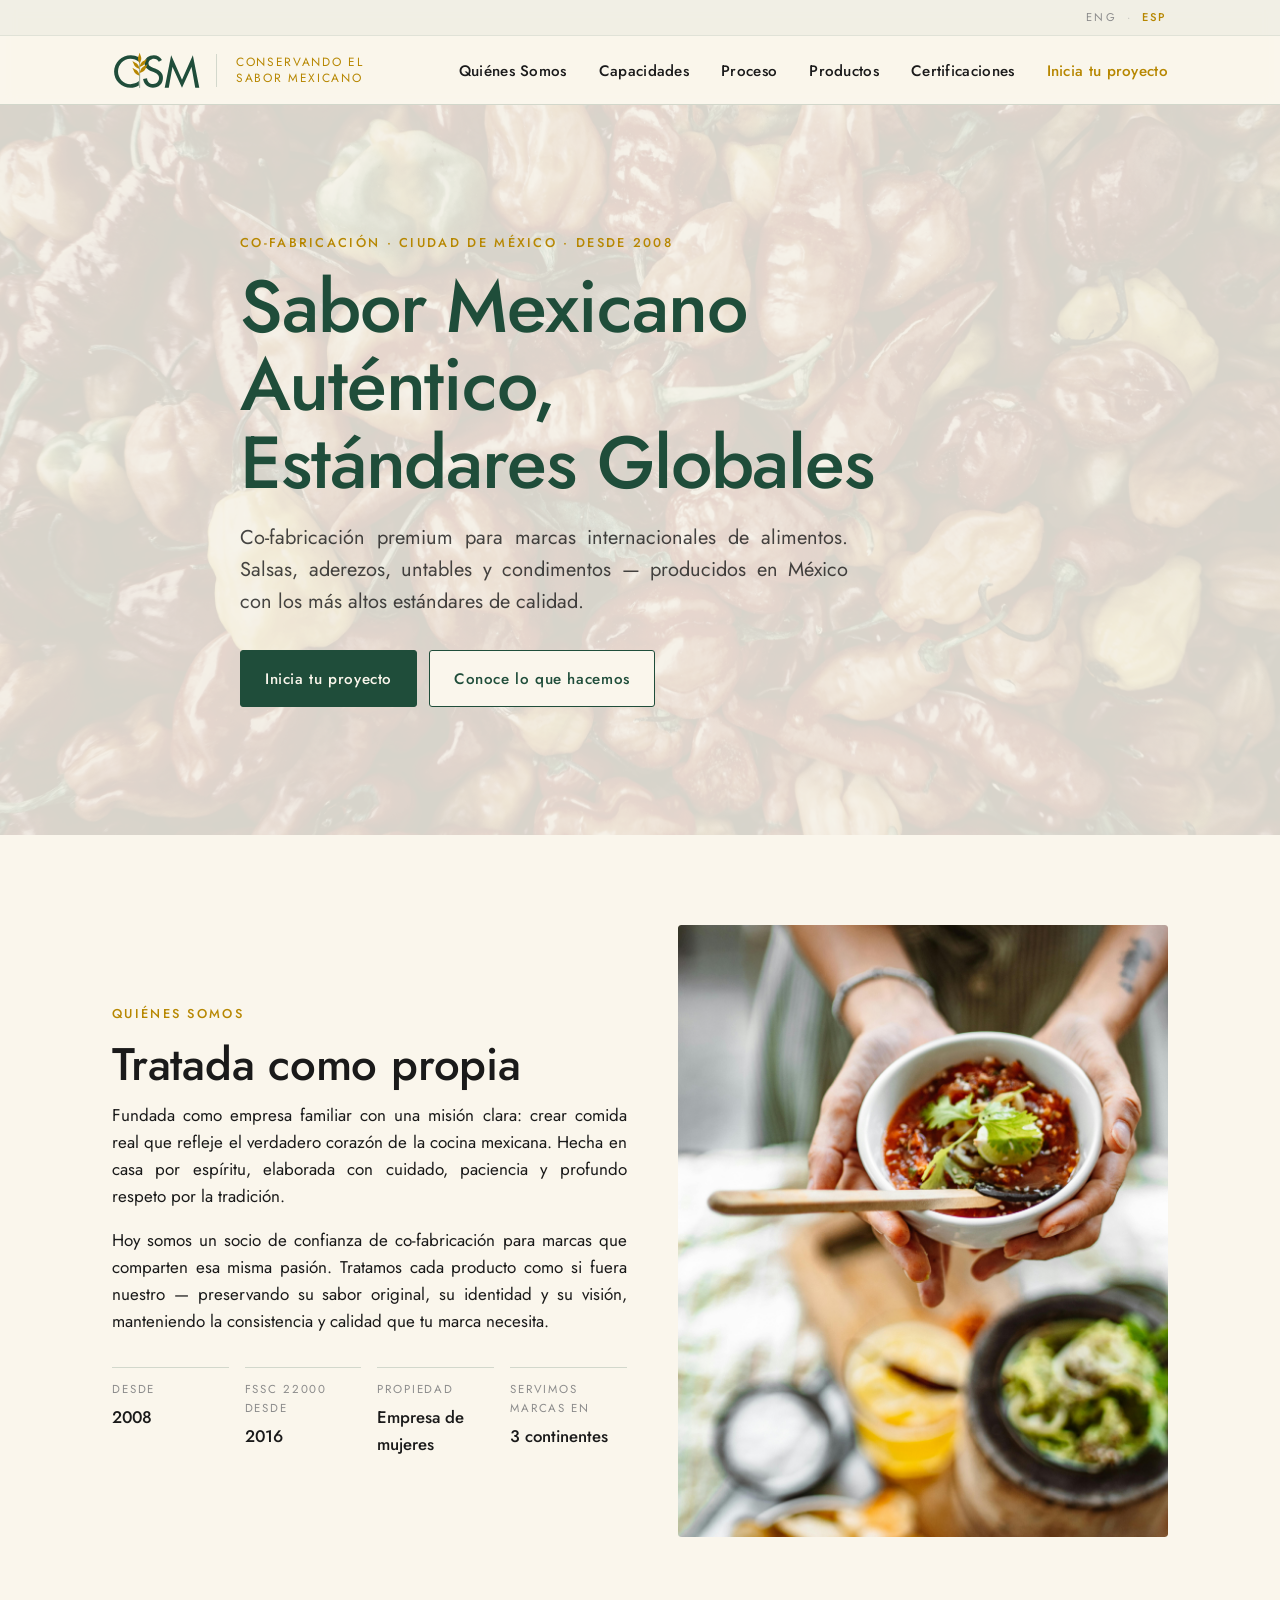
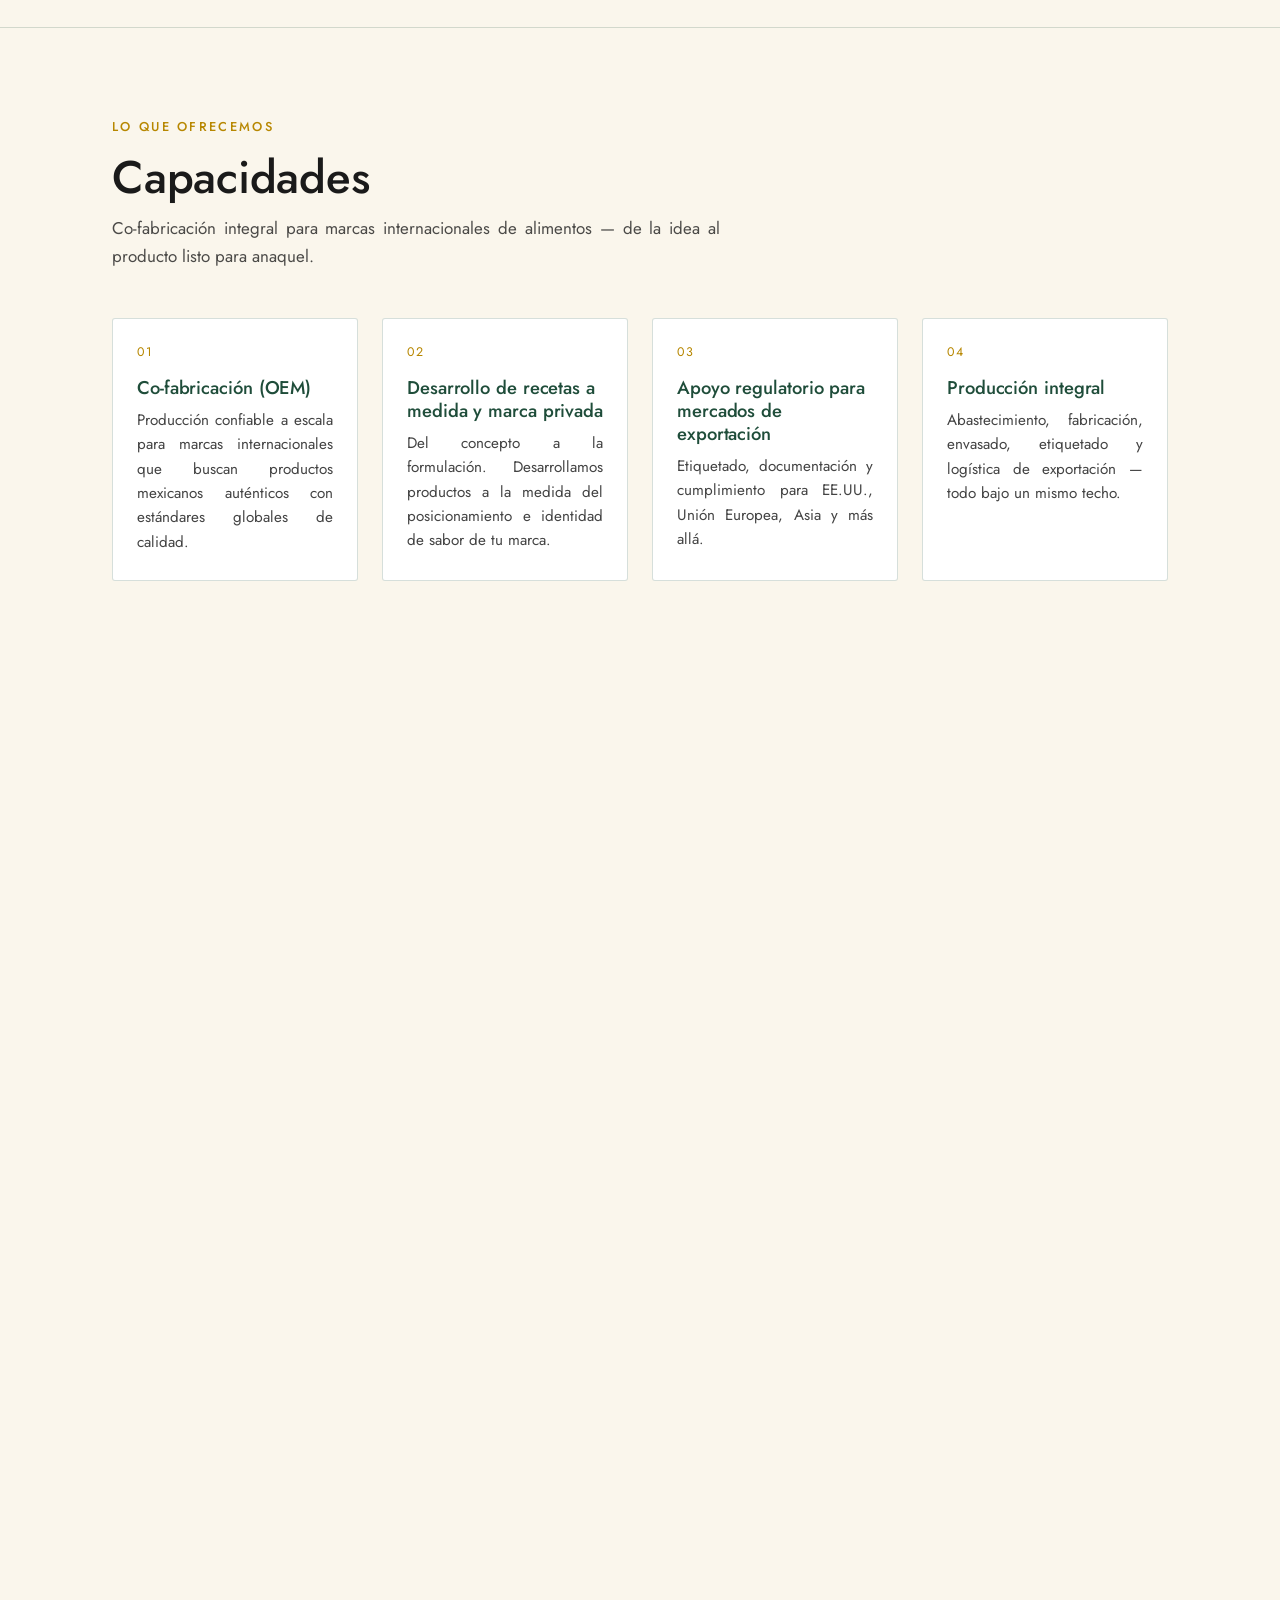
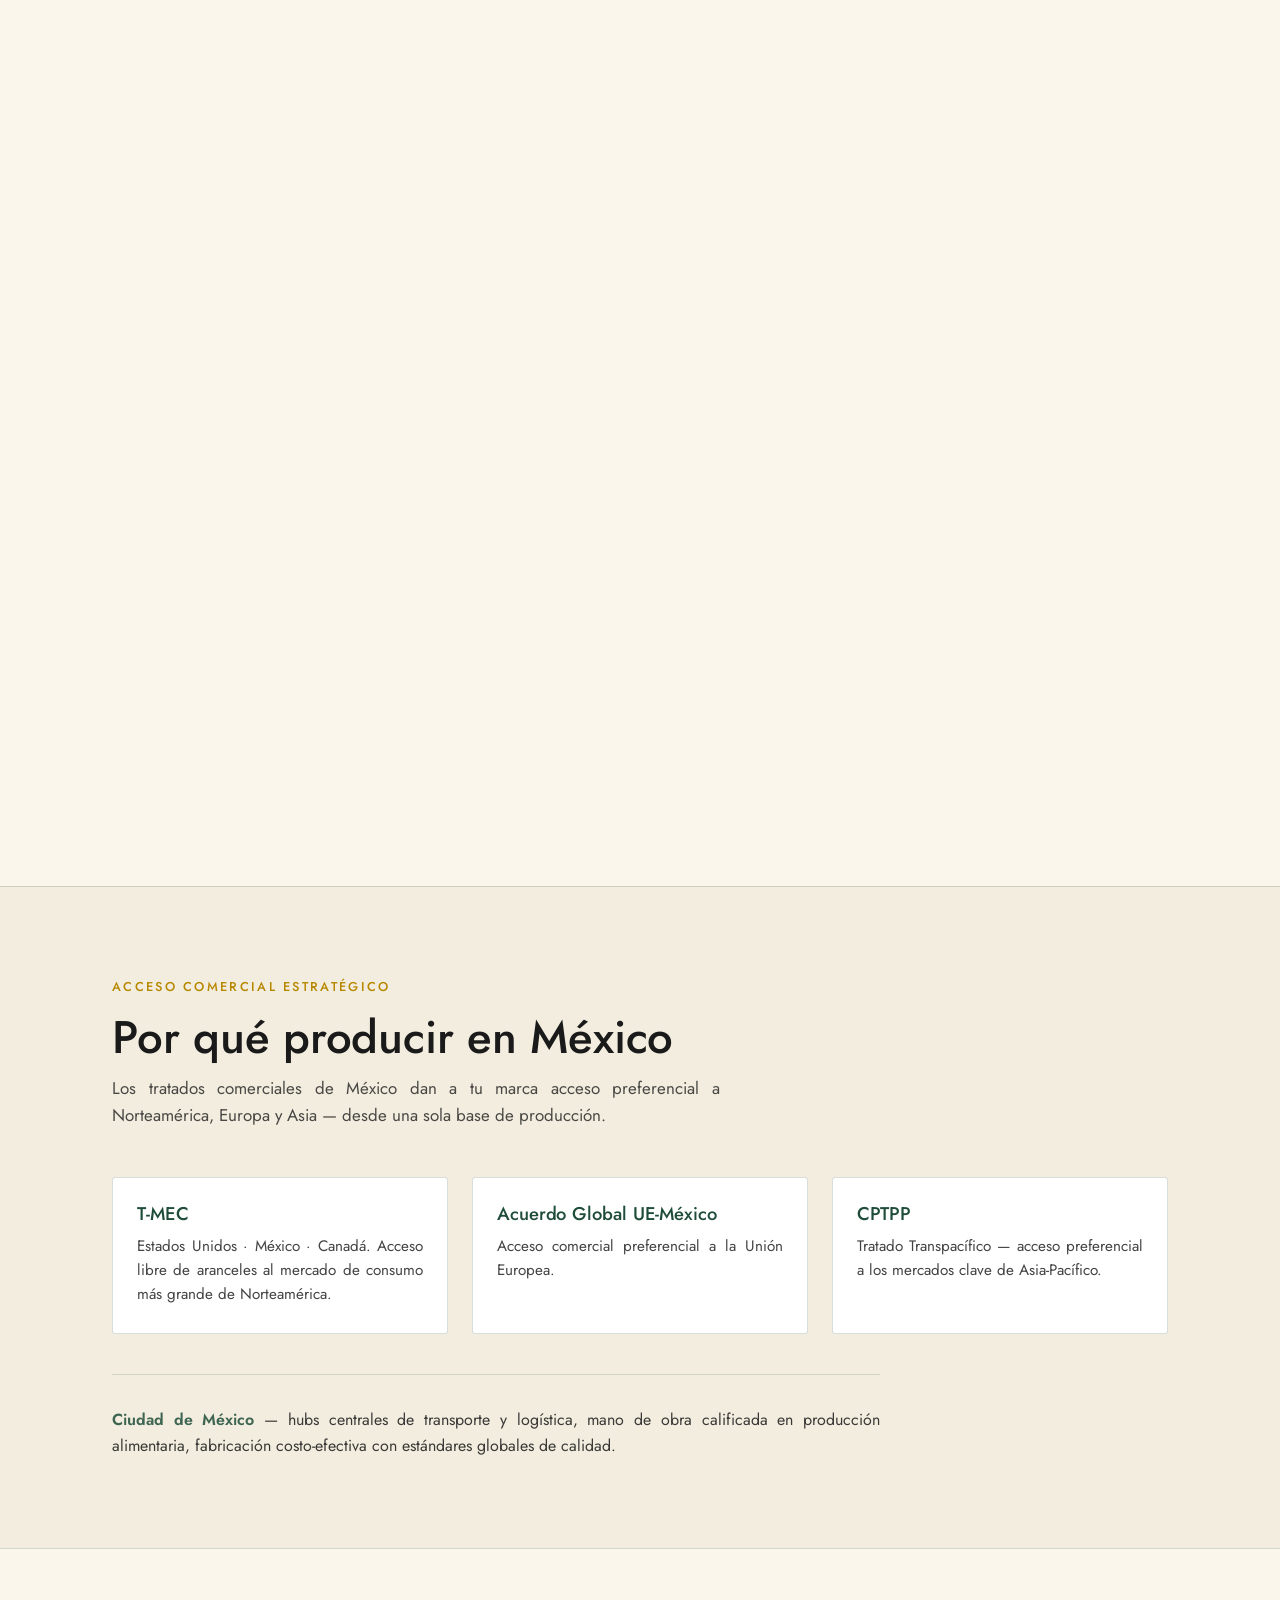
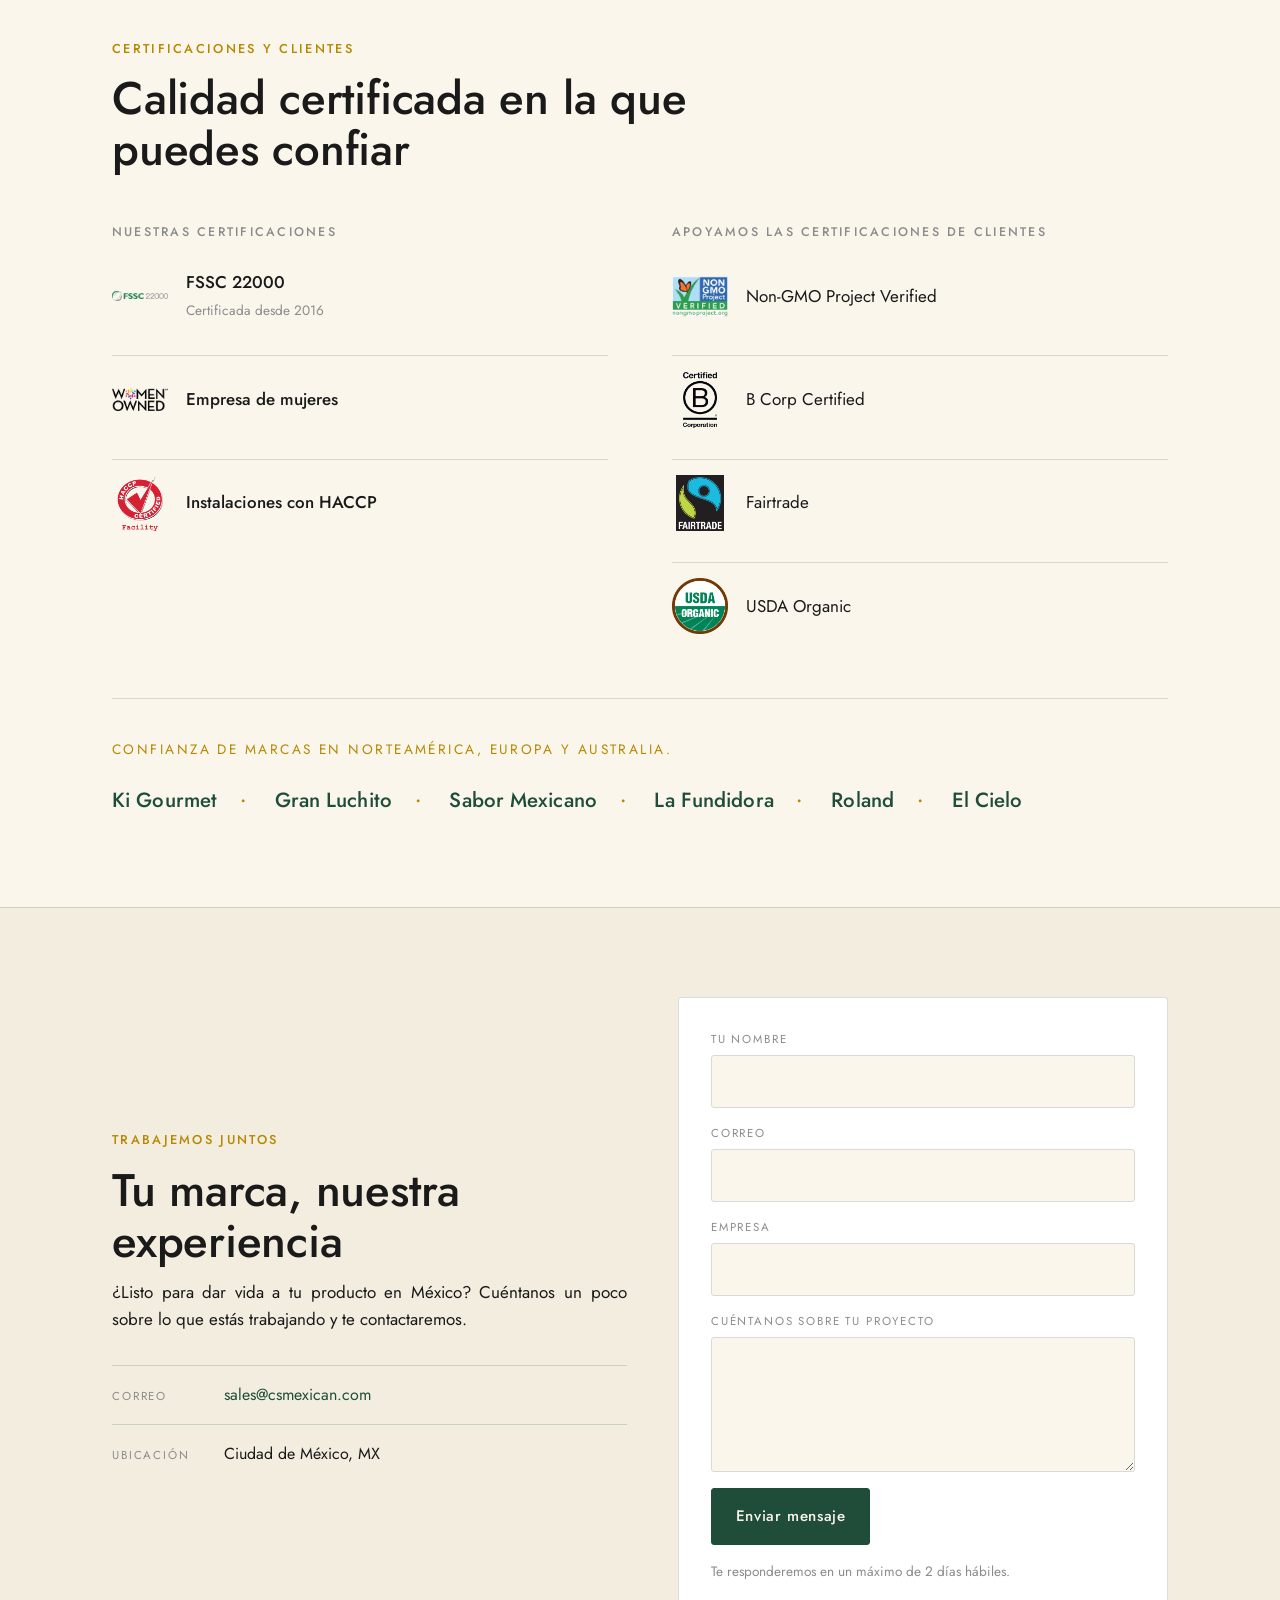
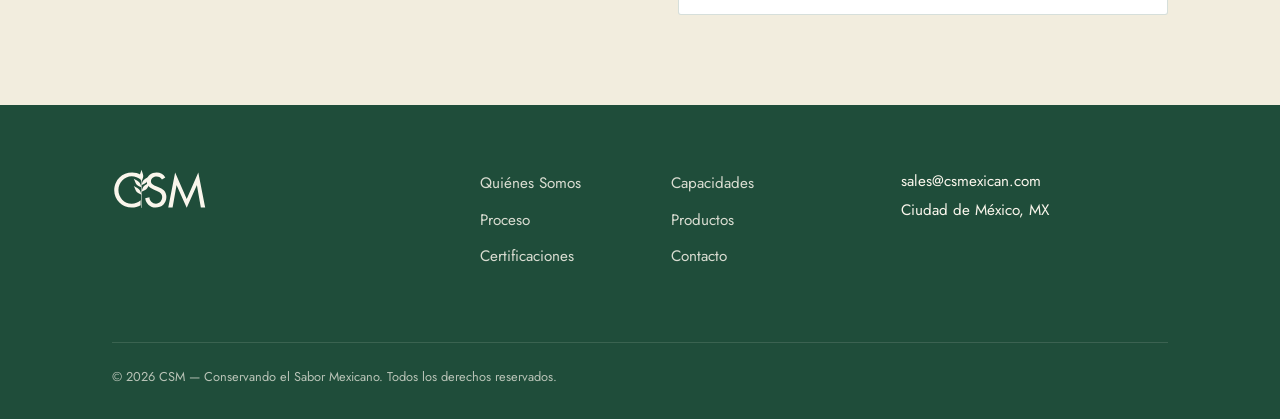
==== es/index.html @ 0d5e7d18 "Add bilingual support — Spanish version at /es/ with ENG/ESP toggle, hreflang alternates, updated si" ====
<!doctype html>
<html lang="es">
<head>
  <meta charset="utf-8">
  <meta name="viewport" content="width=device-width, initial-scale=1">
  <meta name="theme-color" content="#1F4D3A">
  <meta name="robots" content="index, follow, max-image-preview:large">

  <title>CSM — Co-Fabricación Mexicana Auténtica para Marcas Globales</title>
  <meta name="description" content="CSM es una co-fabricante familiar en la Ciudad de México, especializada en salsas, aderezos y condimentos mexicanos premium para marcas internacionales. Certificación FSSC 22000 desde 2016. Empresa de mujeres. Servimos marcas en 3 continentes.">
  <meta name="keywords" content="co-fabricación mexicana, fabricante salsas premium, maquila salsas México, OEM alimentos, FSSC 22000, T-MEC, exportación, salsas mexicanas, co-packer">
  <meta name="author" content="CSM — Conservando el Sabor Mexicano">

  <!-- Canonical — versión española -->
  <link rel="canonical" href="https://csmexican.com/es/">

  <!-- Language alternates -->
  <link rel="alternate" hreflang="en" href="https://csmexican.com/">
  <link rel="alternate" hreflang="es" href="https://csmexican.com/es/">
  <link rel="alternate" hreflang="x-default" href="https://csmexican.com/">

  <!-- Open Graph -->
  <meta property="og:type" content="website">
  <meta property="og:site_name" content="CSM — Conservando el Sabor Mexicano">
  <meta property="og:title" content="CSM — Co-Fabricación Mexicana Auténtica para Marcas Globales">
  <meta property="og:description" content="Co-fabricación premium para marcas internacionales. Salsas, aderezos, untables y condimentos — producidos en México con estándares globales. FSSC 22000 desde 2016.">
  <meta property="og:url" content="https://csmexican.com/es/">
  <meta property="og:locale" content="es_MX">
  <meta property="og:locale:alternate" content="en_US">
  <meta property="og:image" content="https://csmexican.com/images/og-image.png">
  <meta property="og:image:width" content="1200">
  <meta property="og:image:height" content="630">
  <meta property="og:image:alt" content="CSM — Conservando el Sabor Mexicano">

  <!-- Twitter Card -->
  <meta name="twitter:card" content="summary_large_image">
  <meta name="twitter:title" content="CSM — Co-Fabricación Mexicana Auténtica para Marcas Globales">
  <meta name="twitter:description" content="Co-fabricación premium para marcas internacionales. FSSC 22000 desde 2016.">
  <meta name="twitter:image" content="https://csmexican.com/images/og-image.png">

  <!-- Favicons -->
  <link rel="icon" type="image/svg+xml" href="../images/logo/csm-symbol-cream.svg">
  <link rel="apple-touch-icon" href="../images/logo/apple-touch-icon.png">

  <!-- Preconnect for Google Fonts -->
  <link rel="preconnect" href="https://fonts.googleapis.com">
  <link rel="preconnect" href="https://fonts.gstatic.com" crossorigin>

  <link rel="stylesheet" href="../css/style.css">

  <!-- Structured data — Organization -->
  <script type="application/ld+json">
  {
    "@context": "https://schema.org",
    "@type": "Organization",
    "name": "CSM — Conservando el Sabor Mexicano",
    "alternateName": "CSM",
    "url": "https://csmexican.com/",
    "logo": "https://csmexican.com/images/logo/csm-primary.svg",
    "image": "https://csmexican.com/images/og-image.png",
    "description": "Co-fabricante mexicana premium de salsas, aderezos, untables y condimentos para marcas internacionales. Certificación FSSC 22000. Empresa de mujeres. Basada en Ciudad de México desde 2008.",
    "foundingDate": "2008",
    "areaServed": ["MX", "US", "CA", "EU", "AU", "JP"],
    "address": {
      "@type": "PostalAddress",
      "addressLocality": "Ciudad de México",
      "addressCountry": "MX"
    },
    "contactPoint": {
      "@type": "ContactPoint",
      "contactType": "sales",
      "email": "sales@csmexican.com",
      "availableLanguage": ["es", "en"]
    }
  }
  </script>
</head>
<body>

  <!-- =================================================================
       HEADER
       ================================================================= -->
  <header class="site-header" id="top">
    <!-- Language toggle bar -->
    <div class="lang-bar">
      <div class="container">
        <nav class="lang-switch" aria-label="Idioma">
          <a href="/" class="lang-link">ENG</a>
          <span class="lang-sep" aria-hidden="true">·</span>
          <a href="/es/" class="lang-link is-active" aria-current="true">ESP</a>
        </nav>
      </div>
    </div>

    <div class="container header-inner">
      <a class="logo" href="#top" aria-label="CSM — Conservando el Sabor Mexicano">
        <img src="../images/logo/csm-compacto.svg" alt="CSM">
        <span class="logo-tagline" aria-hidden="true">Conservando el Sabor Mexicano</span>
      </a>

      <nav class="site-nav" aria-label="Principal">
        <button class="nav-toggle" aria-expanded="false" aria-controls="primary-nav" aria-label="Abrir menú">
          <span></span><span></span><span></span>
        </button>
        <ul class="nav-list" id="primary-nav">
          <li><a href="#about">Quiénes Somos</a></li>
          <li><a href="#capabilities">Capacidades</a></li>
          <li><a href="#process">Proceso</a></li>
          <li><a href="#products">Productos</a></li>
          <li><a href="#trust">Certificaciones</a></li>
          <li><a class="nav-cta" href="#contact">Inicia tu proyecto</a></li>
        </ul>
      </nav>
    </div>
  </header>

  <!-- =================================================================
       HERO
       ================================================================= -->
  <section class="hero" id="hero">
    <div class="hero-bg has-photo" role="presentation">
      <img class="hero-photo" src="../images/sections/hero/timothy-l-brock-WJ5mej6mWi4-unsplash.jpg" alt="" fetchpriority="high">
    </div>
    <div class="container hero-inner">
      <p class="eyebrow">Co-Fabricación · Ciudad de México · Desde 2008</p>
      <h1 class="hero-title">
        Sabor Mexicano Auténtico,<br>
        Estándares Globales
      </h1>
      <p class="hero-sub">
        Co-fabricación premium para marcas internacionales de alimentos.
        Salsas, aderezos, untables y condimentos — producidos en México
        con los más altos estándares de calidad.
      </p>
      <div class="hero-actions">
        <a class="btn btn-primary" href="#contact">Inicia tu proyecto</a>
        <a class="btn btn-ghost" href="#capabilities">Conoce lo que hacemos</a>
      </div>
    </div>
  </section>

  <!-- =================================================================
       ABOUT / QUIÉNES SOMOS
       ================================================================= -->
  <section class="section section-about" id="about" aria-labelledby="about-title">
    <div class="container two-col">
      <div class="col text">
        <p class="eyebrow">Quiénes somos</p>
        <h2 class="section-title" id="about-title">Tratada como propia</h2>
        <p>
          Fundada como empresa familiar con una misión clara: crear comida
          real que refleje el verdadero corazón de la cocina mexicana.
          Hecha en casa por espíritu, elaborada con cuidado, paciencia y
          profundo respeto por la tradición.
        </p>
        <p>
          Hoy somos un socio de confianza de co-fabricación para marcas que
          comparten esa misma pasión. Tratamos cada producto como si fuera
          nuestro — preservando su sabor original, su identidad y su visión,
          manteniendo la consistencia y calidad que tu marca necesita.
        </p>

        <dl class="stats">
          <div><dt>Desde</dt><dd>2008</dd></div>
          <div><dt>FSSC 22000 desde</dt><dd>2016</dd></div>
          <div><dt>Propiedad</dt><dd>Empresa de mujeres</dd></div>
          <div><dt>Servimos marcas en</dt><dd>3 continentes</dd></div>
        </dl>
      </div>
      <div class="col image">
        <div class="image-frame has-photo">
          <img class="frame-photo" src="../images/sections/about/pexels-roman-odintsov-4958900.jpg" alt="" loading="lazy">
        </div>
      </div>
    </div>
  </section>

  <!-- =================================================================
       CAPACIDADES
       ================================================================= -->
  <section class="section section-capabilities" id="capabilities" aria-labelledby="capabilities-title">
    <div class="container">
      <header class="section-header">
        <p class="eyebrow">Lo que ofrecemos</p>
        <h2 class="section-title" id="capabilities-title">Capacidades</h2>
        <p class="section-intro">
          Co-fabricación integral para marcas internacionales de alimentos —
          de la idea al producto listo para anaquel.
        </p>
      </header>

      <ul class="cards-4">
        <li class="card">
          <span class="card-num">01</span>
          <h3>Co-fabricación (OEM)</h3>
          <p>Producción confiable a escala para marcas internacionales que buscan productos mexicanos auténticos con estándares globales de calidad.</p>
        </li>
        <li class="card">
          <span class="card-num">02</span>
          <h3>Desarrollo de recetas a medida y marca privada</h3>
          <p>Del concepto a la formulación. Desarrollamos productos a la medida del posicionamiento e identidad de sabor de tu marca.</p>
        </li>
        <li class="card">
          <span class="card-num">03</span>
          <h3>Apoyo regulatorio para mercados de exportación</h3>
          <p>Etiquetado, documentación y cumplimiento para EE.UU., Unión Europea, Asia y más allá.</p>
        </li>
        <li class="card">
          <span class="card-num">04</span>
          <h3>Producción integral</h3>
          <p>Abastecimiento, fabricación, envasado, etiquetado y logística de exportación — todo bajo un mismo techo.</p>
        </li>
      </ul>
    </div>
  </section>

  <!-- =================================================================
       PROCESO
       ================================================================= -->
  <section class="section section-process" id="process" aria-labelledby="process-title">
    <div class="container">
      <header class="section-header">
        <p class="eyebrow">Nuestro proceso</p>
        <h2 class="section-title" id="process-title">Del concepto al anaquel</h2>
        <p class="section-intro">
          Un proceso claro y transparente para que siempre sepas en qué
          etapa va tu producto.
        </p>
      </header>

      <ol class="process-steps">
        <li>
          <span class="step-num">01</span>
          <h3>Ideación de producto y desarrollo</h3>
          <p>Recepción del brief, desarrollo de receta, iteración de muestras.</p>
        </li>
        <li>
          <span class="step-num">02</span>
          <h3>Abastecimiento local y natural</h3>
          <p>Proveedores mexicanos de confianza. Insumos trazables, clean-label.</p>
        </li>
        <li>
          <span class="step-num">03</span>
          <h3>Producción y control de calidad</h3>
          <p>Ingredientes y productos finales probados en laboratorio. Trazabilidad completa de lote.</p>
        </li>
        <li>
          <span class="step-num">04</span>
          <h3>Envasado y etiquetado</h3>
          <p>Vidrio o pouch. Etiquetado conforme al mercado de destino.</p>
        </li>
        <li>
          <span class="step-num">05</span>
          <h3>Exportación y logística</h3>
          <p>Documentación y envío a tus centros de distribución en todo el mundo.</p>
        </li>
      </ol>
    </div>
  </section>

  <!-- =================================================================
       PRODUCTOS
       ================================================================= -->
  <section class="section section-products" id="products" aria-labelledby="products-title">
    <div class="container two-col">
      <div class="col image">
        <div class="image-frame has-photo">
          <img class="frame-photo" src="../images/sections/products/pexels-karlsolano-16963894.jpg" alt="" loading="lazy">
        </div>
      </div>
      <div class="col text">
        <p class="eyebrow">Gama de productos</p>
        <h2 class="section-title" id="products-title">Auténtico y natural</h2>
        <p>
          Salsas, aderezos, untables y condimentos — construidos sobre
          sabores mexicanos auténticos, hechos con fórmulas clean-label
          pensadas para consumidores conscientes de su salud.
        </p>
        <ul class="bullets">
          <li>Salsas, aderezos, untables y condimentos</li>
          <li>Envasado en vidrio o pouch plástico</li>
          <li>Sin conservadores artificiales ni químicos sintéticos</li>
          <li>Abastecimiento local con proveedores mexicanos de confianza</li>
          <li>Volúmenes flexibles — desde lotes pequeños hasta producción a gran escala</li>
        </ul>
      </div>
    </div>
  </section>

  <!-- =================================================================
       POR QUÉ MÉXICO
       ================================================================= -->
  <section class="section section-why-mexico" id="why-mexico" aria-labelledby="why-mexico-title">
    <div class="container">
      <header class="section-header">
        <p class="eyebrow">Acceso comercial estratégico</p>
        <h2 class="section-title" id="why-mexico-title">Por qué producir en México</h2>
        <p class="section-intro">
          Los tratados comerciales de México dan a tu marca acceso
          preferencial a Norteamérica, Europa y Asia — desde una sola
          base de producción.
        </p>
      </header>

      <ul class="cards-3">
        <li class="card">
          <h3>T-MEC</h3>
          <p>Estados Unidos · México · Canadá. Acceso libre de aranceles al mercado de consumo más grande de Norteamérica.</p>
        </li>
        <li class="card">
          <h3>Acuerdo Global UE-México</h3>
          <p>Acceso comercial preferencial a la Unión Europea.</p>
        </li>
        <li class="card">
          <h3>CPTPP</h3>
          <p>Tratado Transpacífico — acceso preferencial a los mercados clave de Asia-Pacífico.</p>
        </li>
      </ul>

      <div class="why-mexico-foot">
        <p>
          <strong>Ciudad de México</strong> — hubs centrales de transporte
          y logística, mano de obra calificada en producción alimentaria,
          fabricación costo-efectiva con estándares globales de calidad.
        </p>
      </div>
    </div>
  </section>

  <!-- =================================================================
       CERTIFICACIONES + CLIENTES
       ================================================================= -->
  <section class="section section-trust" id="trust" aria-labelledby="trust-title">
    <div class="container">
      <header class="section-header">
        <p class="eyebrow">Certificaciones y clientes</p>
        <h2 class="section-title" id="trust-title">Calidad certificada en la que puedes confiar</h2>
      </header>

      <div class="trust-grid">
        <div class="trust-col">
          <h3>Nuestras certificaciones</h3>
          <ul class="cert-list">
            <li>
              <img class="cert-mark" src="../images/certificaciones/fssc-22000.png" alt="Logo FSSC 22000">
              <div><strong>FSSC 22000</strong><br><span>Certificada desde 2016</span></div>
            </li>
            <li>
              <img class="cert-mark" src="../images/certificaciones/women-owned.png" alt="Logo Women-Owned Business">
              <div><strong>Empresa de mujeres</strong></div>
            </li>
            <li>
              <img class="cert-mark" src="../images/certificaciones/haccp.png" alt="Logo HACCP">
              <div><strong>Instalaciones con HACCP</strong></div>
            </li>
          </ul>
        </div>

        <div class="trust-col">
          <h3>Apoyamos las certificaciones de clientes</h3>
          <ul class="cert-list">
            <li>
              <img class="cert-mark" src="../images/certificaciones/non-gmo-project-verified.png" alt="Logo Non-GMO Project Verified">
              <div>Non-GMO Project Verified</div>
            </li>
            <li>
              <img class="cert-mark" src="../images/certificaciones/b-corp-certified.png" alt="Logo B Corp Certified">
              <div>B Corp Certified</div>
            </li>
            <li>
              <img class="cert-mark" src="../images/certificaciones/fairtrade.png" alt="Logo Fairtrade">
              <div>Fairtrade</div>
            </li>
            <li>
              <img class="cert-mark" src="../images/certificaciones/usda-organic.png" alt="Logo USDA Organic">
              <div>USDA Organic</div>
            </li>
          </ul>
        </div>
      </div>

      <div class="clients">
        <p class="clients-lead">Confianza de marcas en Norteamérica, Europa y Australia.</p>
        <ul class="client-names">
          <li>Ki Gourmet</li>
          <li>Gran Luchito</li>
          <li>Sabor Mexicano</li>
          <li>La Fundidora</li>
          <li>Roland</li>
          <li>El Cielo</li>
        </ul>
      </div>
    </div>
  </section>

  <!-- =================================================================
       CONTACTO
       ================================================================= -->
  <section class="section section-contact" id="contact" aria-labelledby="contact-title">
    <div class="container two-col">
      <div class="col text">
        <p class="eyebrow">Trabajemos juntos</p>
        <h2 class="section-title" id="contact-title">Tu marca, nuestra experiencia</h2>
        <p>
          ¿Listo para dar vida a tu producto en México? Cuéntanos un poco
          sobre lo que estás trabajando y te contactaremos.
        </p>

        <dl class="contact-meta">
          <div>
            <dt>Correo</dt>
            <dd><a href="mailto:sales@csmexican.com" data-pending-info>sales@csmexican.com</a></dd>
          </div>
          <div>
            <dt>Ubicación</dt>
            <dd>Ciudad de México, MX</dd>
          </div>
        </dl>
      </div>

      <div class="col form-col">
        <form class="contact-form" action="#" method="post" data-pending-form-destination>
          <p class="hp-field" aria-hidden="true">
            <label>No llenes esto si eres humano: <input name="bot-field" tabindex="-1" autocomplete="off"></label>
          </p>

          <label>
            <span>Tu nombre</span>
            <input type="text" name="name" required autocomplete="name">
          </label>
          <label>
            <span>Correo</span>
            <input type="email" name="email" required autocomplete="email">
          </label>
          <label>
            <span>Empresa</span>
            <input type="text" name="company" autocomplete="organization">
          </label>
          <label>
            <span>Cuéntanos sobre tu proyecto</span>
            <textarea name="message" rows="4" required></textarea>
          </label>
          <button type="submit" class="btn btn-primary">Enviar mensaje</button>
          <p class="form-note" role="status" aria-live="polite">Te responderemos en un máximo de 2 días hábiles.</p>
        </form>
      </div>
    </div>
  </section>

  <!-- =================================================================
       FOOTER
       ================================================================= -->
  <footer class="site-footer">
    <div class="container footer-inner">
      <a class="footer-logo" href="#top" aria-label="CSM">
        <img src="../images/logo/csm-compacto-cream.svg" alt="CSM">
      </a>

      <nav class="footer-nav" aria-label="Footer">
        <ul>
          <li><a href="#about">Quiénes Somos</a></li>
          <li><a href="#capabilities">Capacidades</a></li>
          <li><a href="#process">Proceso</a></li>
          <li><a href="#products">Productos</a></li>
          <li><a href="#trust">Certificaciones</a></li>
          <li><a href="#contact">Contacto</a></li>
        </ul>
      </nav>

      <div class="footer-contact">
        <p><a href="mailto:sales@csmexican.com" data-pending-info>sales@csmexican.com</a></p>
        <p>Ciudad de México, MX</p>
      </div>

      <p class="footer-copy">
        &copy; <span id="year">2026</span> CSM — Conservando el Sabor Mexicano. Todos los derechos reservados.
      </p>
    </div>
  </footer>

  <script src="../js/main.js" defer></script>
</body>
</html>
---- css/style.css ----
/* =================================================================
   CSM — main stylesheet
   Brand spec: Manual de Marca (Forest Green / Cream / Ink ·
   Futura LT Medium for the wordmark via SVG · Jost as the web
   substitute for both headings and body — close geometric match
   to Futura, free for web use via Google Fonts).
   ================================================================= */

@import url('https://fonts.googleapis.com/css2?family=Jost:wght@300;400;500;600;700&display=swap');

/* -------------------- Tokens -------------------- */
:root {
  --forest:       #1F4D3A;
  --forest-deep:  #143828;
  --paper:        #FAF6EC;  /* Paper White — page background (was Cream) */
  --paper-deep:   #F2EDDE;  /* slightly tinted accent for visual rhythm */
  --ochre:        #B78700;  /* brand accent */
  --ink:          #1A1A1A;
  --muted:        #8C8C8C;
  --soft:         #D9D9D9;
  --white:        #FFFFFF;

  /* Legacy aliases — keep so existing rules still work */
  --cream:        var(--paper);
  --cream-deep:   var(--paper-deep);

  --font-display: 'Jost', 'Futura LT Medium', system-ui, sans-serif;
  --font-body:    'Jost', 'Century Gothic', system-ui, sans-serif;

  --container:    72rem;
  --pad-x:        clamp(1.25rem, 4vw, 3rem);
  --pad-y:        clamp(4rem, 7vw, 7rem);

  --radius:       3px;
  --rule:         1px solid rgba(31, 77, 58, 0.18);
}

/* -------------------- Reset / base -------------------- */
*, *::before, *::after { box-sizing: border-box; }
html { scroll-behavior: smooth; overflow-x: clip; }
body {
  margin: 0;
  background: var(--cream);
  color: var(--ink);
  font-family: var(--font-body);
  font-weight: 400;
  font-size: 17px;
  line-height: 1.6;
  -webkit-font-smoothing: antialiased;
  text-rendering: optimizeLegibility;
  overflow-x: clip;
}
img { max-width: 100%; height: auto; display: block; }
a { color: var(--forest); text-decoration: none; }
a:hover { color: var(--ochre); text-decoration: underline; text-underline-offset: 3px; text-decoration-color: var(--ochre); }
button { font: inherit; cursor: pointer; }
ul, ol { padding: 0; margin: 0; list-style: none; }
h1, h2, h3, h4 { margin: 0; font-family: var(--font-display); font-weight: 500; letter-spacing: -0.005em; }
p {
  margin: 0 0 1rem;
  text-align: justify;
  text-justify: inter-word;
  hyphens: none;
  -webkit-hyphens: none;
  -ms-hyphens: none;
}
/* Label-type paragraphs stay left-aligned (justifying them looks odd) */
.eyebrow,
.form-note,
.footer-copy,
.clients-lead {
  text-align: left;
}
p:last-child { margin-bottom: 0; }

/* Hide elements only for screen readers */
.sr-only { position:absolute; width:1px; height:1px; padding:0; margin:-1px; overflow:hidden; clip:rect(0,0,0,0); white-space:nowrap; border:0; }

/* -------------------- Layout primitives -------------------- */
.container {
  width: 100%;
  max-width: var(--container);
  margin: 0 auto;
  padding-left: var(--pad-x);
  padding-right: var(--pad-x);
}

.section { padding-top: var(--pad-y); padding-bottom: var(--pad-y); }
.section + .section { border-top: var(--rule); }

.eyebrow {
  font-family: var(--font-display);
  font-size: 0.8rem;
  font-weight: 500;
  letter-spacing: 0.18em;
  text-transform: uppercase;
  color: var(--ochre);  /* brand accent */
  margin: 0 0 0.9rem;
}
@media (max-width: 30rem) {
  .eyebrow { font-size: 0.72rem; letter-spacing: 0.14em; }
}

.section-header { max-width: 44rem; margin: 0 0 3rem; }
.section-title {
  font-size: clamp(1.85rem, 3.6vw, 2.85rem);
  line-height: 1.12;
  color: var(--ink);
  margin: 0 0 0.75rem;
}
.section-intro {
  font-size: 1.06rem;
  color: var(--ink);
  opacity: 0.78;
  max-width: 38rem;
}

/* Two-column responsive layout */
.two-col {
  display: grid;
  grid-template-columns: 1fr;
  gap: clamp(2rem, 4vw, 4rem);
  align-items: center;
}
@media (min-width: 56rem) {
  .two-col { grid-template-columns: 1.05fr 1fr; }
  .two-col .col.image { order: 2; }
  .section-products .two-col .col.image { order: 0; }
  .section-products .two-col .col.text  { order: 1; }
}
.image-frame {
  aspect-ratio: 4 / 5;
  background: var(--cream-deep);
  border-radius: var(--radius);
  position: relative;
  overflow: hidden;
}
.image-frame::after {
  content: attr(data-needs-photo);
  position: absolute; inset: 1rem;
  display: flex; align-items: center; justify-content: center;
  text-align: center; padding: 1rem;
  font-size: 0.8rem; letter-spacing: 0.04em; color: var(--muted);
  border: 1px dashed rgba(31, 77, 58, 0.25);
  border-radius: var(--radius);
  pointer-events: none;
}
/* Hide the dashed placeholder when a slideshow OR static photo is wired up */
.image-frame.slideshow::after,
.image-frame.has-photo::after { content: none; }
.image-frame .frame-photo {
  position: absolute; inset: 0;
  width: 100%; height: 100%;
  object-fit: cover;
  border-radius: var(--radius);
}

.two-col .col.image .image-frame { aspect-ratio: 4 / 5; }
.section-products .image-frame { aspect-ratio: 4 / 5; }

/* -------------------- Slideshow (cross-fade) -------------------- */
.slideshow { position: relative; overflow: hidden; }
.slideshow .slide {
  position: absolute; inset: 0;
  width: 100%; height: 100%;
  object-fit: cover;
  opacity: 0;
  transition: opacity 1.6s ease-in-out;
  will-change: opacity;
}
.slideshow .slide.is-active { opacity: 1; }
@media (prefers-reduced-motion: reduce) {
  .slideshow .slide { transition: none; }
}

/* -------------------- Buttons -------------------- */
.btn {
  display: inline-flex; align-items: center; justify-content: center;
  padding: 0.95rem 1.5rem;
  font-family: var(--font-display);
  font-weight: 500;
  font-size: 0.95rem;
  letter-spacing: 0.04em;
  border-radius: var(--radius);
  border: 1px solid transparent;
  transition: background 160ms ease, color 160ms ease, border-color 160ms ease;
}
.btn-primary {
  background: var(--forest); color: var(--cream);
  border-color: var(--forest);
}
/* On hover: fade to Paper White with ochre type — inverse of default */
.btn-primary:hover { background: var(--paper); color: var(--ochre); text-decoration: none; }
.btn-ghost {
  background: var(--paper); color: var(--forest);
  border-color: var(--forest);
}
/* On hover: fade to forest fill — the opposite of btn-primary's hover */
.btn-ghost:hover { background: var(--forest); color: var(--cream); text-decoration: none; }

/* -------------------- Language bar (top strip of header) -------------------- */
.lang-bar {
  border-bottom: 1px solid rgba(31, 77, 58, 0.08);
  background: rgba(31, 77, 58, 0.04);
  padding: 0.4rem 0;
}
.lang-bar .container {
  display: flex;
  justify-content: flex-end;
}
.lang-switch {
  display: inline-flex;
  align-items: center;
  gap: 0.55rem;
  font-family: var(--font-display);
  font-size: 0.7rem;
  letter-spacing: 0.18em;
  text-transform: uppercase;
}
.lang-link {
  color: var(--muted);
  text-decoration: none;
  padding: 0.15rem 0.1rem;
  transition: color 160ms ease;
}
.lang-link:hover { color: var(--ochre); text-decoration: none; }
.lang-link.is-active {
  color: var(--ochre);
  font-weight: 500;
}
.lang-link.is-active:hover { color: var(--ochre); text-decoration: none; cursor: default; }
.lang-sep { color: var(--muted); opacity: 0.5; }

/* -------------------- Header -------------------- */
.site-header {
  position: sticky; top: 0; z-index: 50;
  background: rgba(250, 246, 236, 0.92);
  backdrop-filter: saturate(160%) blur(8px);
  border-bottom: var(--rule);
}
.header-inner {
  display: flex; align-items: center; justify-content: space-between;
  width: 100%;
  min-height: 4.25rem;
  gap: 1rem;
}
.logo { display: inline-flex; align-items: center; gap: 0.9rem; flex-shrink: 0; }
.logo img { height: 1.75rem; width: auto; max-width: 11rem; }
.logo-tagline {
  display: none;  /* hidden on mobile */
  font-family: var(--font-body);
  font-size: 0.745rem;  /* +20% from 0.62rem */
  letter-spacing: 0.14em;
  text-transform: uppercase;
  color: var(--ochre);
  padding-left: 1.2rem;
  border-left: 1px solid rgba(31, 77, 58, 0.18);
  line-height: 1.35;
  max-width: 11rem;
  white-space: normal;
}
/* Override the global a:hover — tagline is static, no underline / color shift */
.logo:hover .logo-tagline,
.logo:hover { color: var(--ochre); text-decoration: none; }
.logo:hover { text-decoration: none; }
@media (min-width: 56rem) {
  .logo img { height: 2.35rem; max-width: none; }
  .logo-tagline { display: inline-block; }
}

/* ----- Base nav (mobile-first) ----- */
.site-nav { position: relative; }

.nav-toggle {
  width: 2.5rem; height: 2.5rem; padding: 0;
  background: transparent; border: 0;
  display: inline-flex; flex-direction: column; gap: 5px;
  align-items: center; justify-content: center;
  flex-shrink: 0;
}
.nav-toggle span {
  display: block; width: 22px; height: 2px;
  background: var(--ink);
  border-radius: 2px;
  transition: transform 200ms ease, opacity 200ms ease;
}
.nav-toggle[aria-expanded="true"] span:nth-child(1) { transform: translateY(7px) rotate(45deg); }
.nav-toggle[aria-expanded="true"] span:nth-child(2) { opacity: 0; }
.nav-toggle[aria-expanded="true"] span:nth-child(3) { transform: translateY(-7px) rotate(-45deg); }

.site-nav .nav-list {
  /* Mobile: hidden by default; positioned panel when opened */
  display: none;
  position: absolute; top: calc(100% + 0.5rem); right: 0; left: auto;
  min-width: 14rem;
  background: var(--cream);
  border: var(--rule);
  border-radius: var(--radius);
  flex-direction: column;
  padding: 0.75rem 0.75rem 1rem;
  gap: 0.25rem;
  box-shadow: 0 12px 36px -16px rgba(31, 77, 58, 0.25);
}
.site-nav .nav-list.is-open { display: flex; }

.site-nav .nav-list a {
  font-family: var(--font-display);
  font-weight: 500;
  font-size: 0.95rem;
  color: var(--ink);
  letter-spacing: 0.02em;
  padding: 0.55rem 0.75rem;
  display: block;
}
.site-nav .nav-list a:hover { color: var(--forest); text-decoration: none; }

.site-nav .nav-cta {
  padding: 0.55rem 0;
  background: transparent;
  border: 0;
  color: var(--ochre) !important;
  font-weight: 500;
  margin-top: 0.25rem;
  transition: color 180ms ease;
}
.site-nav .nav-cta:hover { color: var(--forest) !important; text-decoration: underline; text-underline-offset: 4px; text-decoration-color: var(--ochre); }

/* ----- Desktop nav (>= 56rem) ----- */
@media (min-width: 56rem) {
  .nav-toggle { display: none; }

  .site-nav .nav-list {
    display: flex !important;       /* override mobile display: none */
    position: static;
    flex-direction: row;
    gap: 2rem;
    align-items: center;
    background: transparent;
    border: 0;
    box-shadow: none;
    padding: 0;
    min-width: 0;
  }
  .site-nav .nav-list a { padding: 0; display: inline; }
  .site-nav .nav-cta { padding: 0; margin-top: 0; }
}

/* -------------------- Hero -------------------- */
.hero {
  position: relative;
  padding-top: clamp(5rem, 10vw, 9rem);
  padding-bottom: clamp(5rem, 10vw, 9rem);
  overflow: hidden;
}
.hero-bg {
  position: absolute; inset: 0; z-index: -1;
  background: linear-gradient(180deg, var(--cream) 0%, var(--cream-deep) 100%);
  overflow: hidden;
}
.hero-bg::after {
  content: attr(data-needs-photo);
  position: absolute; bottom: 1rem; right: 1rem;
  font-size: 0.7rem; letter-spacing: 0.06em;
  color: var(--muted);
  background: rgba(255,255,255,0.6);
  padding: 0.35rem 0.5rem; border-radius: var(--radius);
}
/* When the hero has a photo, kill the placeholder label and lay a
   cream wash at 75% opacity over it — only 25% of the photo color
   comes through, keeping the forest-green hero type fully legible. */
.hero-bg.has-photo::after { content: none; }
.hero-bg .hero-photo {
  position: absolute; inset: 0;
  width: 100%; height: 100%;
  object-fit: cover;
  filter: saturate(0.4) brightness(0.97);
}
.hero-bg.has-photo::before {
  content: '';
  position: absolute; inset: 0;
  background: rgba(250, 246, 236, 0.85);
  z-index: 1;
  pointer-events: none;
}
.hero-inner {
  position: relative; max-width: 56rem;
}
.hero-logo {
  display: block;
  width: auto;
  height: clamp(3.6rem, 8.4vw, 6rem);
  margin: 0 0 1.25rem;
  margin-left: -0.75rem;  /* offset the SVG's internal left padding */
}
@media (max-width: 36rem) {
  .hero-logo {
    height: clamp(2.7rem, 15.6vw, 4.2rem);
    margin-bottom: 1rem;
    margin-left: -0.45rem;
  }
}
.hero-title {
  font-size: clamp(1.85rem, 6vw, 4.6rem);
  line-height: 1.06;
  letter-spacing: -0.015em;
  color: var(--forest);
  margin: 0.25rem 0 1.25rem;
  text-wrap: balance;
}
/* On narrow viewports, drop the forced line break so it wraps naturally */
@media (max-width: 36rem) {
  .hero-title br { display: none; }
}
.hero-sub {
  font-size: clamp(1.05rem, 1.6vw, 1.25rem);
  max-width: 38rem;
  color: var(--ink);
  opacity: 0.8;
  margin: 0 0 2rem;
}
.hero-actions { display: flex; gap: 0.75rem; flex-wrap: wrap; }

/* -------------------- About -------------------- */
.stats {
  margin: 2rem 0 0;
  display: grid;
  grid-template-columns: 1fr 1fr;
  gap: 1.25rem 1.5rem;
}
@media (min-width: 36rem) { .stats { grid-template-columns: repeat(2, 1fr); } }
@media (min-width: 56rem) { .stats { grid-template-columns: repeat(4, 1fr); gap: 1rem; } }
.stats > div { border-top: var(--rule); padding-top: 0.75rem; }
.stats dt {
  font-family: var(--font-display);
  font-size: 0.72rem; letter-spacing: 0.16em; text-transform: uppercase;
  color: var(--muted);
  margin: 0 0 0.35rem;
}
.stats dd { margin: 0; font-family: var(--font-display); font-weight: 500; font-size: 1.05rem; color: var(--ink); }

/* -------------------- Cards (capabilities + Mexico trade) -------------------- */
.cards-4, .cards-3 { display: grid; gap: 1.25rem; }
@media (min-width: 40rem) { .cards-4 { grid-template-columns: 1fr 1fr; } }
@media (min-width: 64rem) { .cards-4 { grid-template-columns: repeat(4, 1fr); gap: 1.5rem; } }
@media (min-width: 56rem) { .cards-3 { grid-template-columns: repeat(3, 1fr); gap: 1.5rem; } }

.card {
  background: var(--white);
  border: var(--rule);
  border-radius: var(--radius);
  padding: 1.5rem 1.5rem 1.65rem;
  display: flex; flex-direction: column;
  transition: transform 180ms ease, box-shadow 180ms ease;
}
.card:hover { transform: translateY(-2px); box-shadow: 0 8px 30px -18px rgba(31, 77, 58, 0.35); }
.card-num {
  font-family: var(--font-display);
  font-size: 0.78rem; letter-spacing: 0.18em; color: var(--ochre);
  margin-bottom: 0.85rem;
}
.card h3 { font-size: 1.15rem; margin: 0 0 0.55rem; color: var(--forest); line-height: 1.25; }
.card p  { font-size: 0.95rem; color: var(--ink); opacity: 0.82; margin: 0; }

/* -------------------- Process steps -------------------- */
.process-steps {
  display: grid; gap: 1rem;
}
.process-steps > li {
  display: grid;
  grid-template-columns: 3.5rem 1fr;
  grid-template-areas:
    "num title"
    "num desc";
  column-gap: 1.5rem;
  row-gap: 0.3rem;
  align-items: baseline;
  /* Card treatment — matches Capabilities cards for visual consistency */
  background: var(--white);
  border: var(--rule);
  border-radius: var(--radius);
  padding: 1.4rem 1.5rem 1.5rem;
  transition: transform 180ms ease, box-shadow 180ms ease;
}
.process-steps > li:hover { transform: translateY(-2px); box-shadow: 0 8px 30px -18px rgba(31, 77, 58, 0.35); }
.process-steps > li:first-child { padding-top: 1.4rem; }
.step-num {
  grid-area: num;
  align-self: start;
  font-family: var(--font-display);
  font-size: 1.6rem; font-weight: 500;
  color: var(--ochre); opacity: 1;
}
.process-steps h3 { grid-area: title; font-size: 1.2rem; color: var(--ink); margin: 0; }
.process-steps p  { grid-area: desc; font-size: 1rem; color: var(--ink); opacity: 0.78; margin: 0; }

/* -------------------- Products -------------------- */
.bullets {
  margin-top: 1.5rem;
  display: grid; gap: 0.55rem;
}
.bullets li {
  padding-left: 1.5rem; position: relative;
  font-size: 1rem; line-height: 1.55;
}
.bullets li::before {
  content: ""; position: absolute; left: 0; top: 0.7em;
  width: 0.55rem; height: 2px; background: var(--ochre);
}

/* -------------------- Why Mexico -------------------- */
.section-why-mexico { background: var(--cream-deep); }
.why-mexico-foot {
  margin-top: 2.5rem; padding-top: 2rem;
  border-top: var(--rule);
  max-width: 48rem;
  font-size: 1rem; line-height: 1.6; color: var(--ink); opacity: 0.85;
}
.why-mexico-foot strong { color: var(--forest); font-weight: 600; }

/* -------------------- Trust -------------------- */
.trust-grid {
  display: grid; gap: 2.5rem;
  margin-bottom: 3rem;
}
@media (min-width: 56rem) { .trust-grid { grid-template-columns: 1fr 1fr; gap: 4rem; } }
.trust-col h3 {
  font-size: 0.78rem; letter-spacing: 0.18em; text-transform: uppercase;
  color: var(--muted); font-weight: 500; margin: 0 0 1.25rem;
}
.cert-list { display: grid; gap: 1rem; }
.cert-list li {
  display: grid; grid-template-columns: 3.5rem 1fr; gap: 1.1rem;
  align-items: center;
  padding: 0.95rem 0;
  border-top: var(--rule);
}
.cert-list li:first-child { border-top: 0; padding-top: 0.3rem; }
.cert-mark {
  width: 3.5rem; height: 3.5rem;
  object-fit: contain;
  display: block;
}
.cert-list strong { font-family: var(--font-display); font-weight: 500; }
.cert-list span { font-size: 0.85rem; color: var(--muted); }

.clients {
  border-top: var(--rule);
  padding-top: 2.5rem;
}
.clients-lead {
  font-family: var(--font-display);
  font-size: 0.85rem; letter-spacing: 0.18em;
  text-transform: uppercase; color: var(--ochre);
  margin: 0 0 1.5rem;
}
/* Typographic client list — written-out brand names, no logos */
.client-names {
  list-style: none;
  margin: 0; padding: 0;
  display: flex; flex-wrap: wrap;
  gap: 0.5rem 1.4rem;
  align-items: baseline;
  font-family: var(--font-display);
  font-weight: 500;
  font-size: clamp(1.05rem, 1.6vw, 1.35rem);
  color: var(--forest);
  letter-spacing: 0.005em;
}
.client-names li {
  position: relative;
  padding-right: 1.4rem;
}
.client-names li:not(:last-child)::after {
  content: '·';
  position: absolute;
  right: 0; top: 50%;
  transform: translateY(-55%);
  color: var(--ochre);
  font-weight: 500;
}
@media (min-width: 56rem) {
  .client-names { gap: 0.75rem 1.8rem; }
  .client-names li { padding-right: 1.8rem; }
}

/* -------------------- Contact -------------------- */
.section-contact { background: var(--cream-deep); }
.contact-meta { margin: 2rem 0 0; }
.contact-meta > div {
  padding: 1rem 0;
  border-top: var(--rule);
  display: grid; grid-template-columns: 7rem 1fr;
  align-items: baseline;
}
.contact-meta dt {
  font-family: var(--font-display);
  font-size: 0.72rem; letter-spacing: 0.16em; text-transform: uppercase;
  color: var(--muted);
}
.contact-meta dd { margin: 0; font-size: 1rem; }

/* Form */
.contact-form {
  background: var(--white);
  border: var(--rule);
  border-radius: var(--radius);
  padding: clamp(1.25rem, 3vw, 2rem);
  display: grid; gap: 1rem;
}
.contact-form label {
  display: grid; gap: 0.4rem;
}
.contact-form label > span {
  font-family: var(--font-display);
  font-size: 0.72rem; letter-spacing: 0.16em; text-transform: uppercase;
  color: var(--muted);
}
.contact-form input,
.contact-form textarea {
  font: inherit;
  width: 100%;
  padding: 0.75rem 0.9rem;
  border: 1px solid var(--soft);
  border-radius: var(--radius);
  background: var(--cream);
  color: var(--ink);
  transition: border-color 160ms ease, background 160ms ease;
}
.contact-form input:focus,
.contact-form textarea:focus {
  outline: none; border-color: var(--forest);
  background: var(--white);
}
.contact-form textarea { resize: vertical; min-height: 5rem; }
.contact-form .btn { width: 100%; }
@media (min-width: 36rem) { .contact-form .btn { width: auto; justify-self: start; } }
.form-note { font-size: 0.85rem; color: var(--muted); margin: 0; }

/* Honeypot — hidden from humans, visible to bots */
.contact-form .hp-field {
  position: absolute;
  left: -10000px;
  top: auto;
  width: 1px;
  height: 1px;
  overflow: hidden;
}

/* -------------------- Footer -------------------- */
.site-footer {
  background: var(--forest);
  color: var(--cream);
  padding: clamp(3rem, 5vw, 4.5rem) 0 2rem;
}
.footer-inner {
  display: grid; gap: 2.25rem;
  grid-template-columns: 1fr;
  align-items: start;
}
@media (min-width: 56rem) {
  .footer-inner {
    grid-template-columns: 1.2fr 1.4fr 1fr;
    gap: 3rem;
  }
}
.footer-logo img { height: 2.5rem; width: auto; }
.footer-nav ul { display: grid; gap: 0.6rem; grid-template-columns: 1fr 1fr; }
.footer-nav a { color: var(--cream); opacity: 0.85; font-size: 0.95rem; }
.footer-nav a:hover { opacity: 1; text-decoration: underline; }
.footer-contact p { margin: 0 0 0.3rem; font-size: 0.95rem; }
.footer-contact a { color: var(--cream); }
.footer-copy {
  grid-column: 1 / -1;
  border-top: 1px solid rgba(250, 246, 236, 0.18);
  padding-top: 1.5rem; margin-top: 1.5rem;
  font-size: 0.8rem; opacity: 0.7;
}

/* -------------------- Scroll-in animations -------------------- */
.fade-in {
  opacity: 0;
  transform: translateY(12px);
  transition: opacity 600ms ease, transform 600ms ease;
}
.fade-in.is-visible {
  opacity: 1; transform: translateY(0);
}
@media (prefers-reduced-motion: reduce) {
  .fade-in { opacity: 1; transform: none; transition: none; }
  html { scroll-behavior: auto; }
}
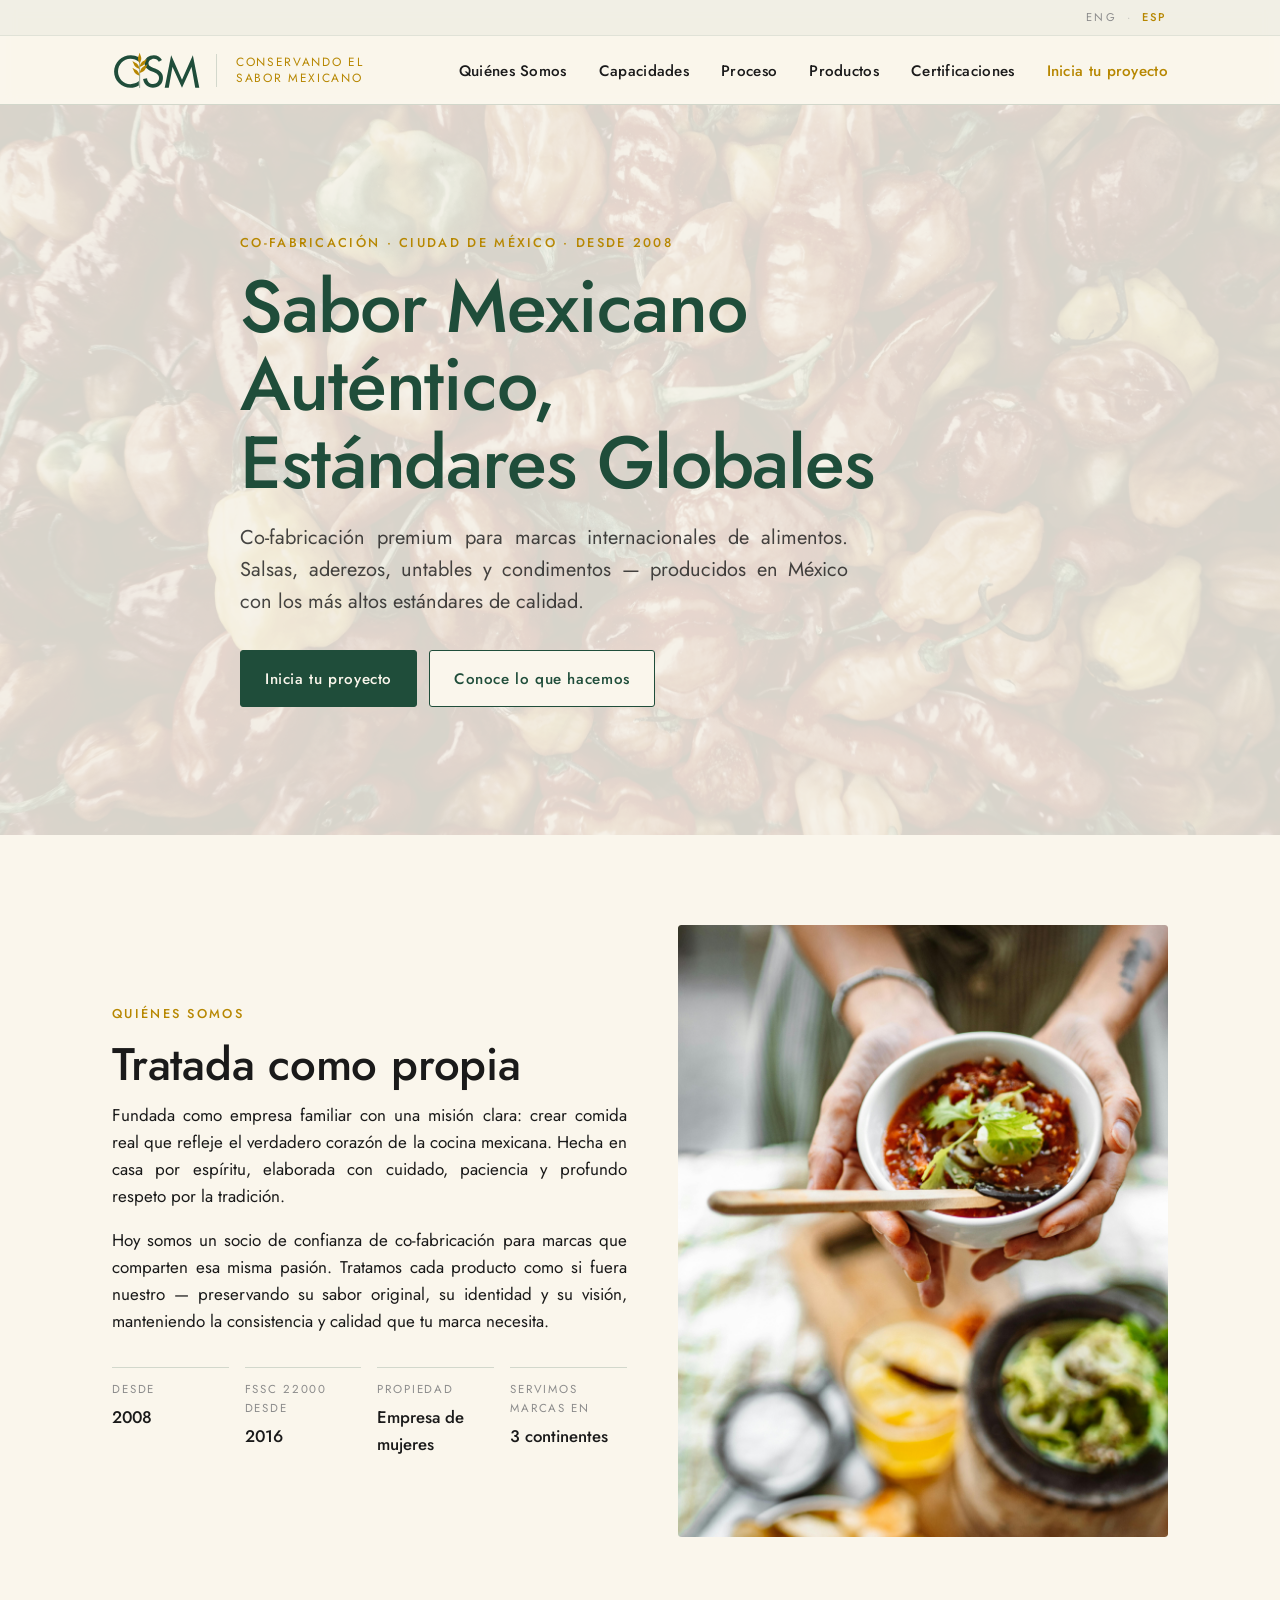
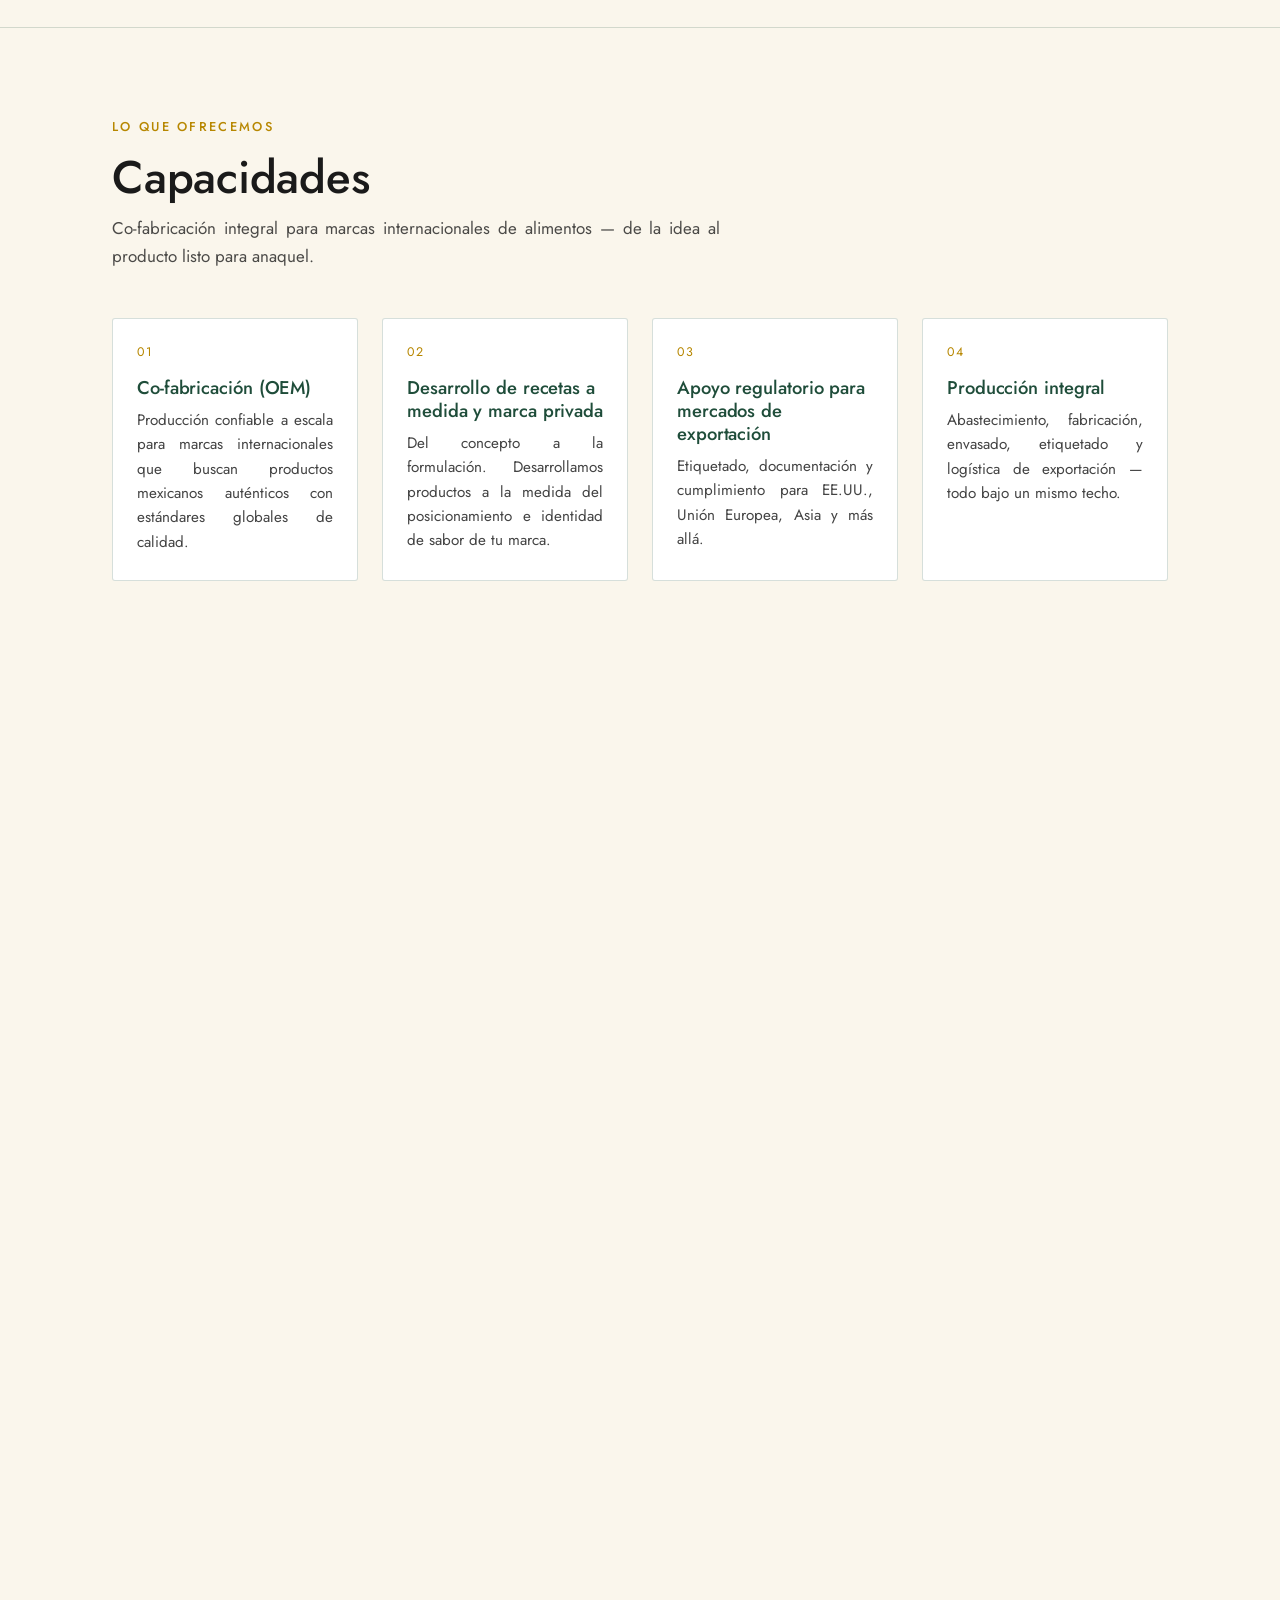
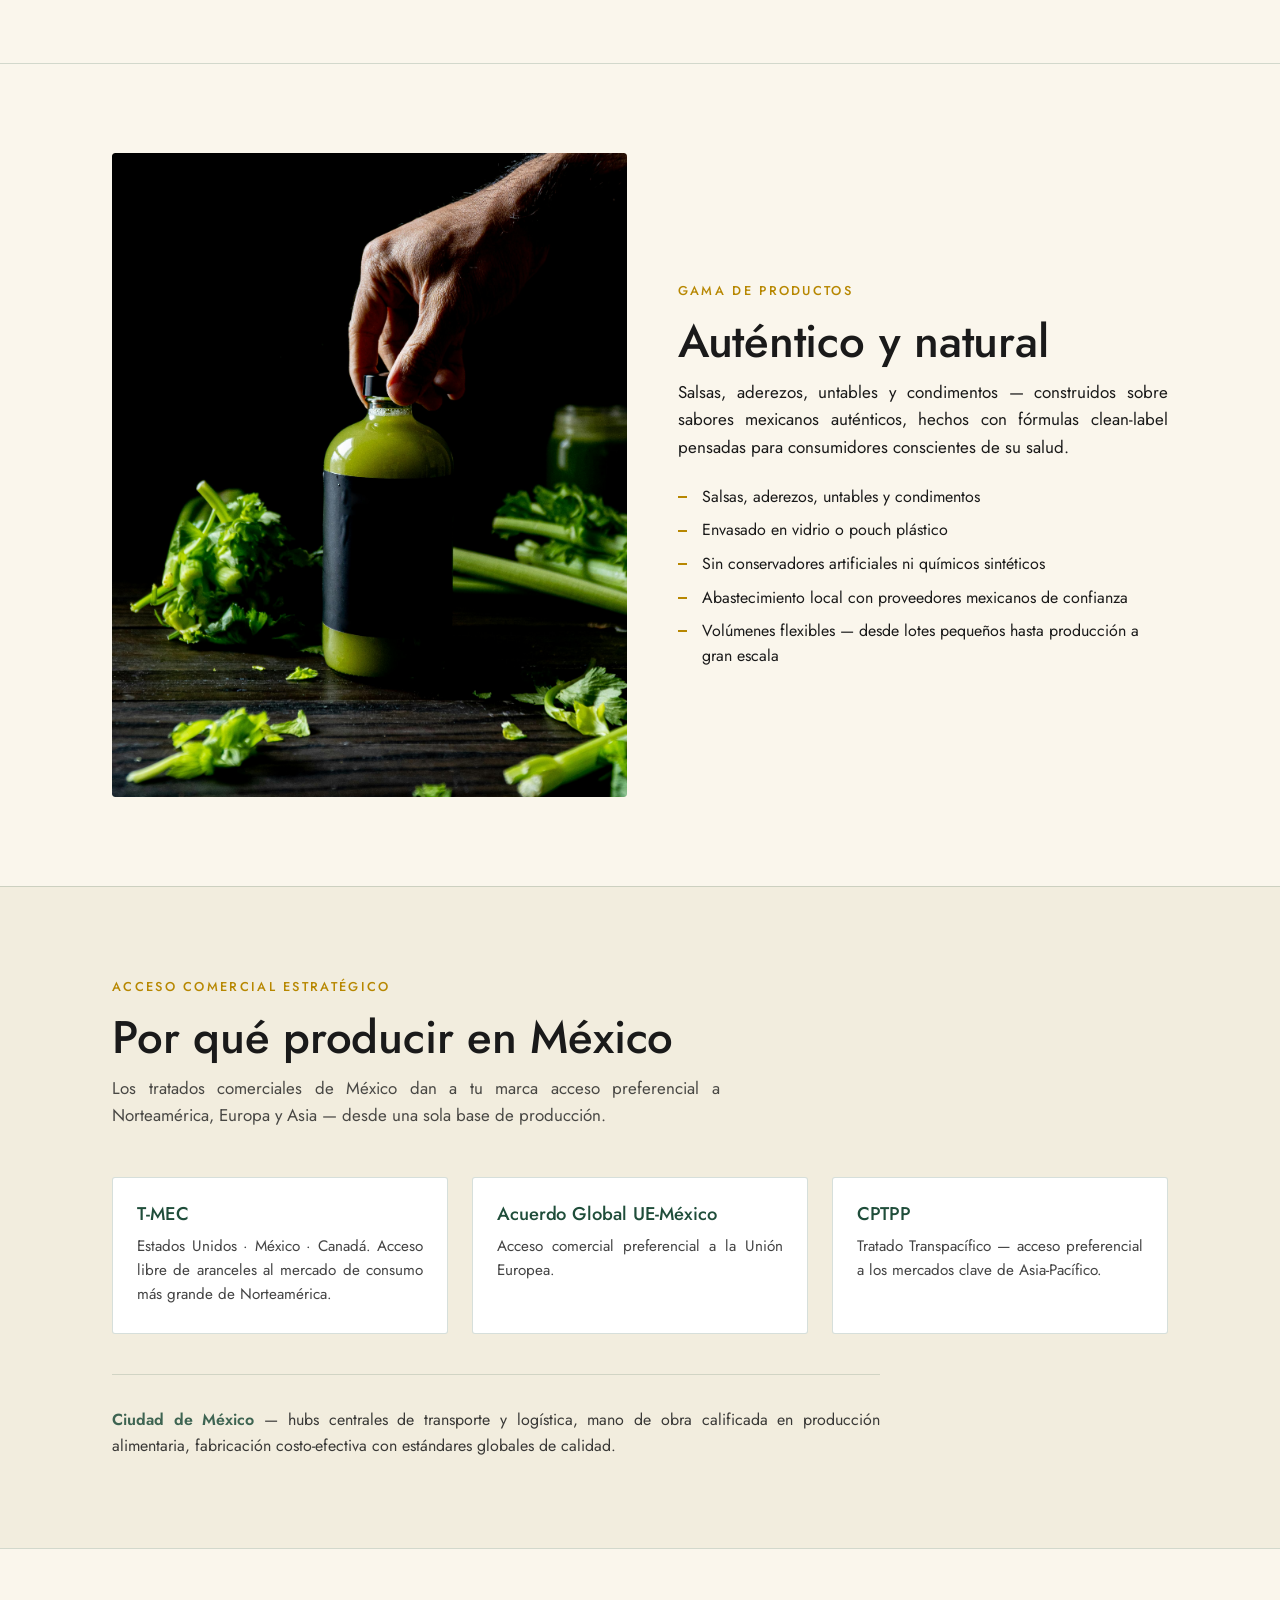
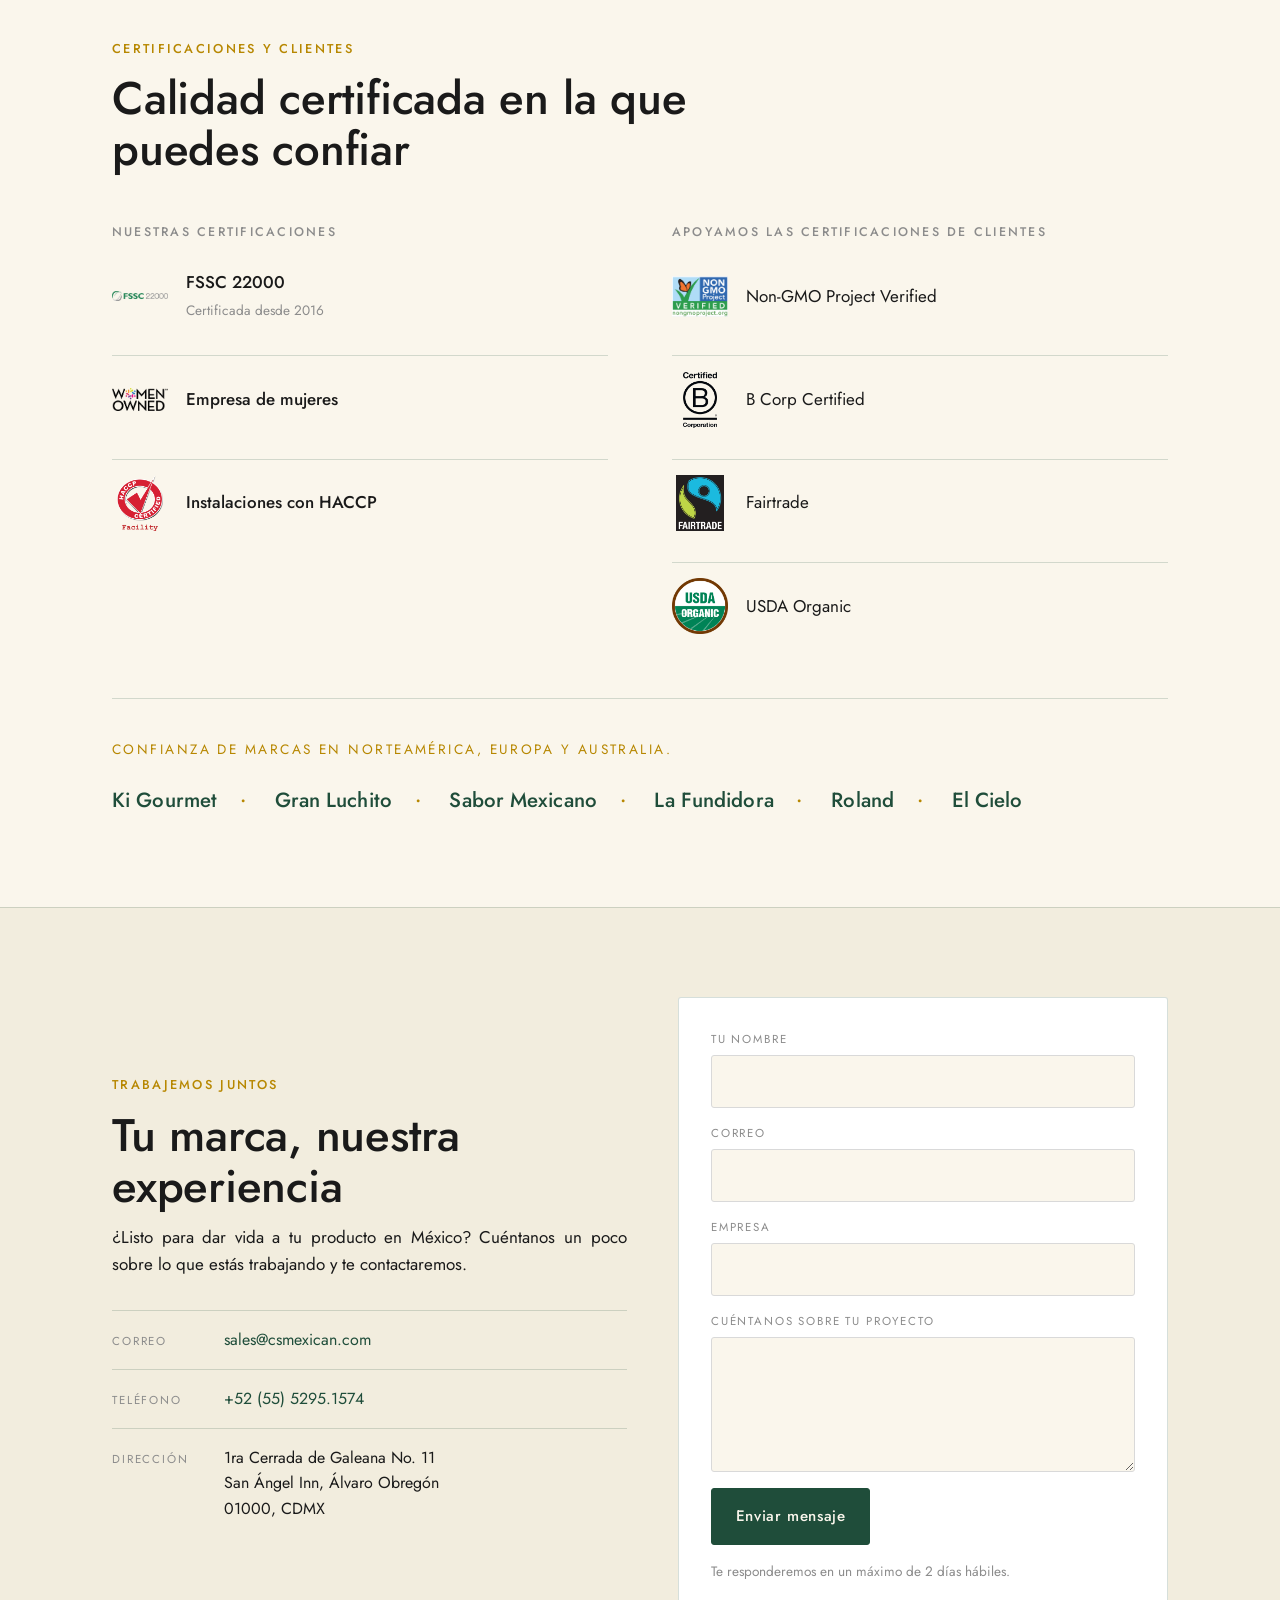
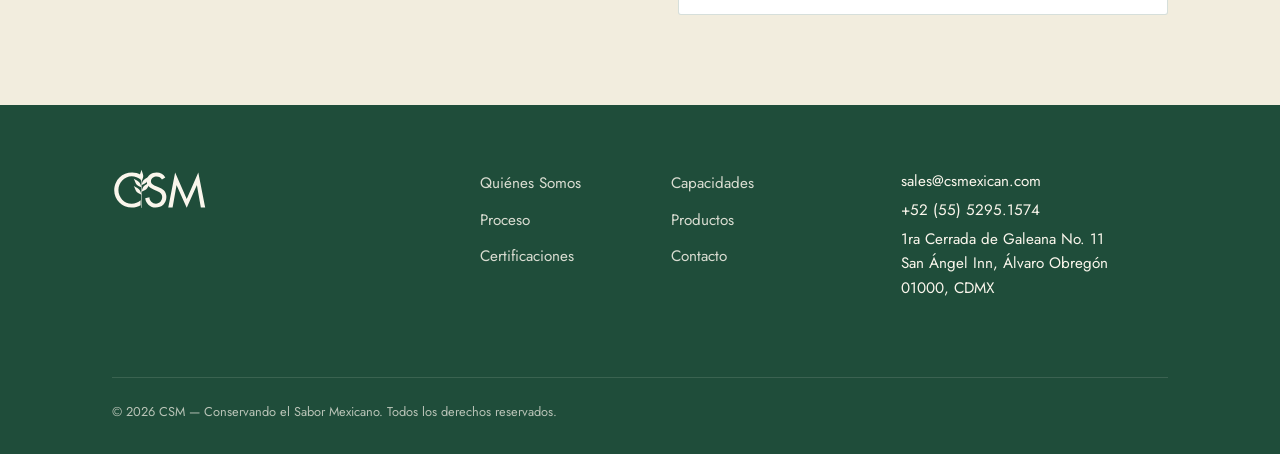
==== commit 2a11e958: "Add real contact info — phone + address (from Adriana) Both ENG and ESP versions: - Contact section " ====
--- a/es/index.html
+++ b/es/index.html
@@ -63,13 +63,18 @@
     "areaServed": ["MX", "US", "CA", "EU", "AU", "JP"],
     "address": {
       "@type": "PostalAddress",
-      "addressLocality": "Ciudad de México",
+      "streetAddress": "1ra Cerrada de Galeana No. 11, San Ángel Inn",
+      "addressLocality": "Álvaro Obregón",
+      "addressRegion": "Ciudad de México",
+      "postalCode": "01000",
       "addressCountry": "MX"
     },
+    "telephone": "+52-55-5295-1574",
     "contactPoint": {
       "@type": "ContactPoint",
       "contactType": "sales",
       "email": "sales@csmexican.com",
+      "telephone": "+52-55-5295-1574",
       "availableLanguage": ["es", "en"]
     }
   }
@@ -409,11 +414,15 @@
         <dl class="contact-meta">
           <div>
             <dt>Correo</dt>
-            <dd><a href="mailto:sales@csmexican.com" data-pending-info>sales@csmexican.com</a></dd>
+            <dd><a href="mailto:sales@csmexican.com">sales@csmexican.com</a></dd>
           </div>
           <div>
-            <dt>Ubicación</dt>
-            <dd>Ciudad de México, MX</dd>
+            <dt>Teléfono</dt>
+            <dd><a href="tel:+525552951574">+52 (55) 5295.1574</a></dd>
+          </div>
+          <div>
+            <dt>Dirección</dt>
+            <dd>1ra Cerrada de Galeana No. 11<br>San Ángel Inn, Álvaro Obregón<br>01000, CDMX</dd>
           </div>
         </dl>
       </div>
@@ -468,8 +477,9 @@
       </nav>
 
       <div class="footer-contact">
-        <p><a href="mailto:sales@csmexican.com" data-pending-info>sales@csmexican.com</a></p>
-        <p>Ciudad de México, MX</p>
+        <p><a href="mailto:sales@csmexican.com">sales@csmexican.com</a></p>
+        <p><a href="tel:+525552951574">+52 (55) 5295.1574</a></p>
+        <p>1ra Cerrada de Galeana No. 11<br>San Ángel Inn, Álvaro Obregón<br>01000, CDMX</p>
       </div>
 
       <p class="footer-copy">
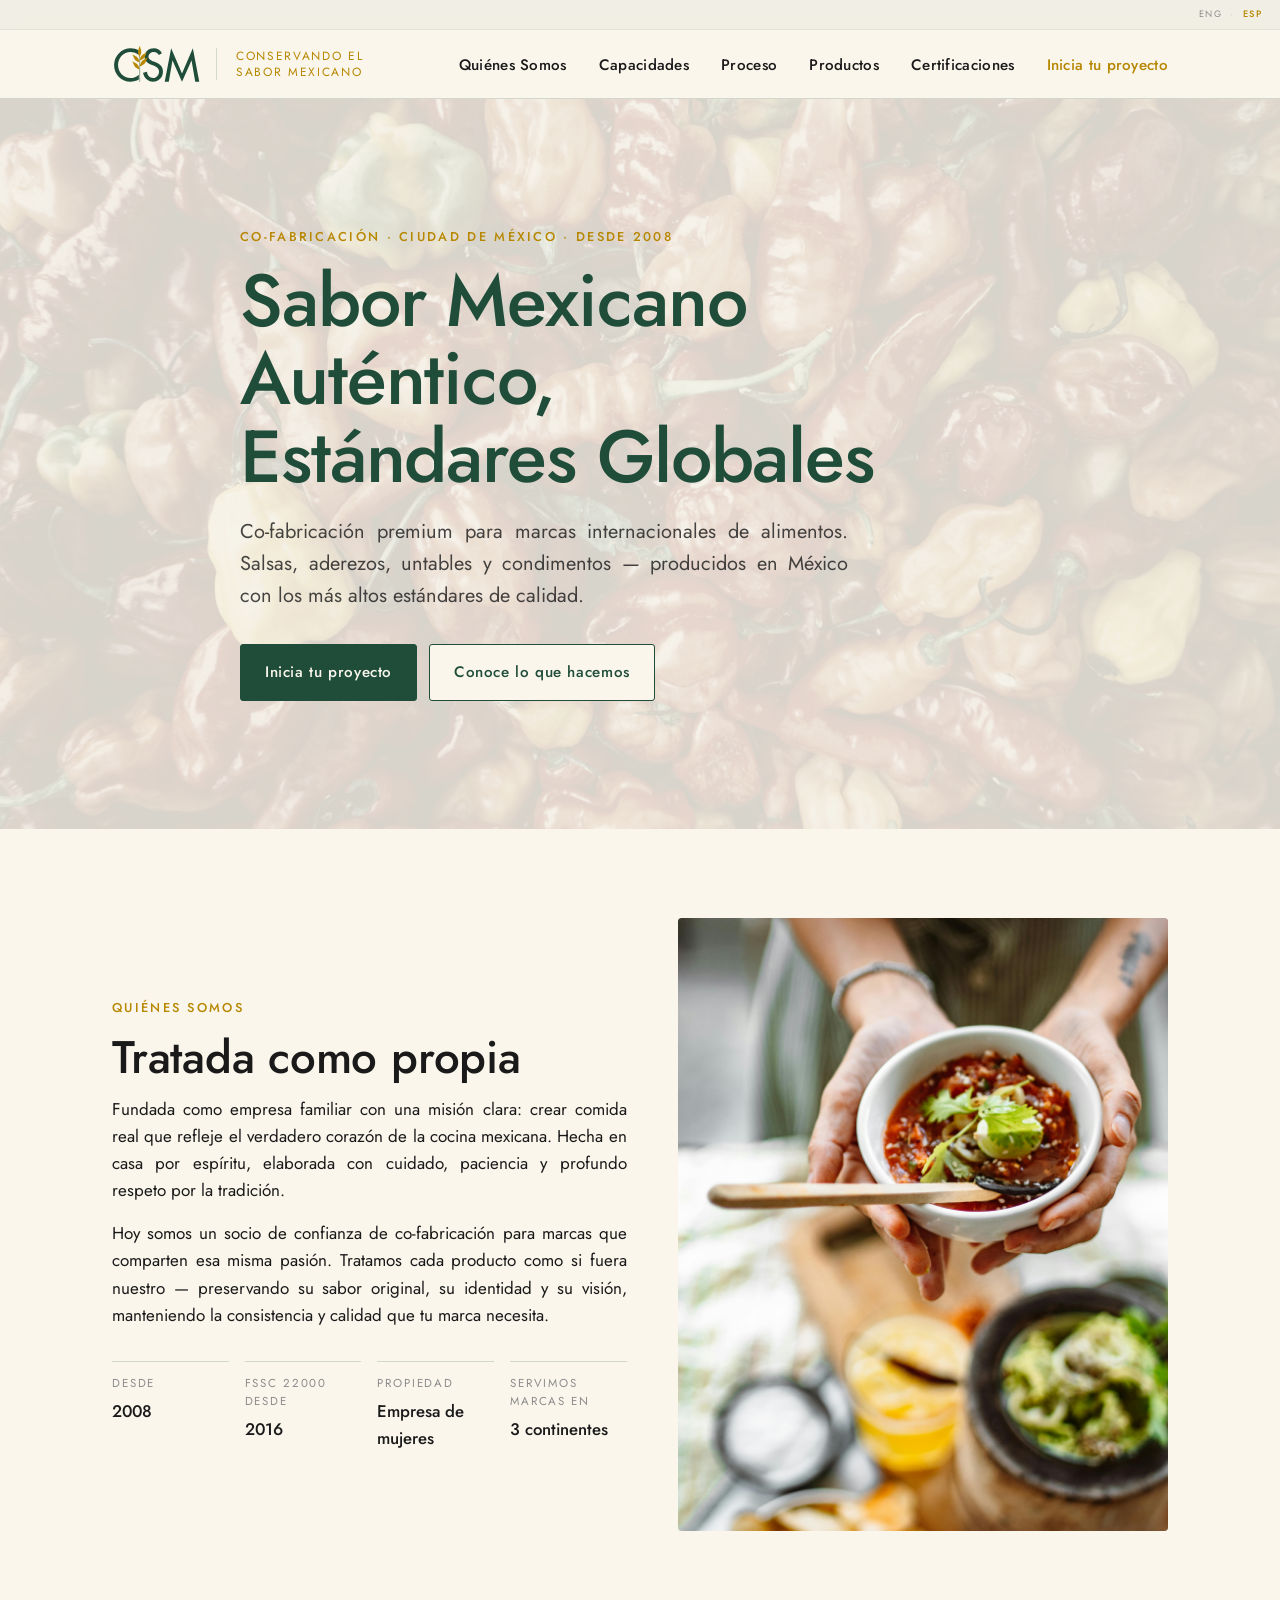
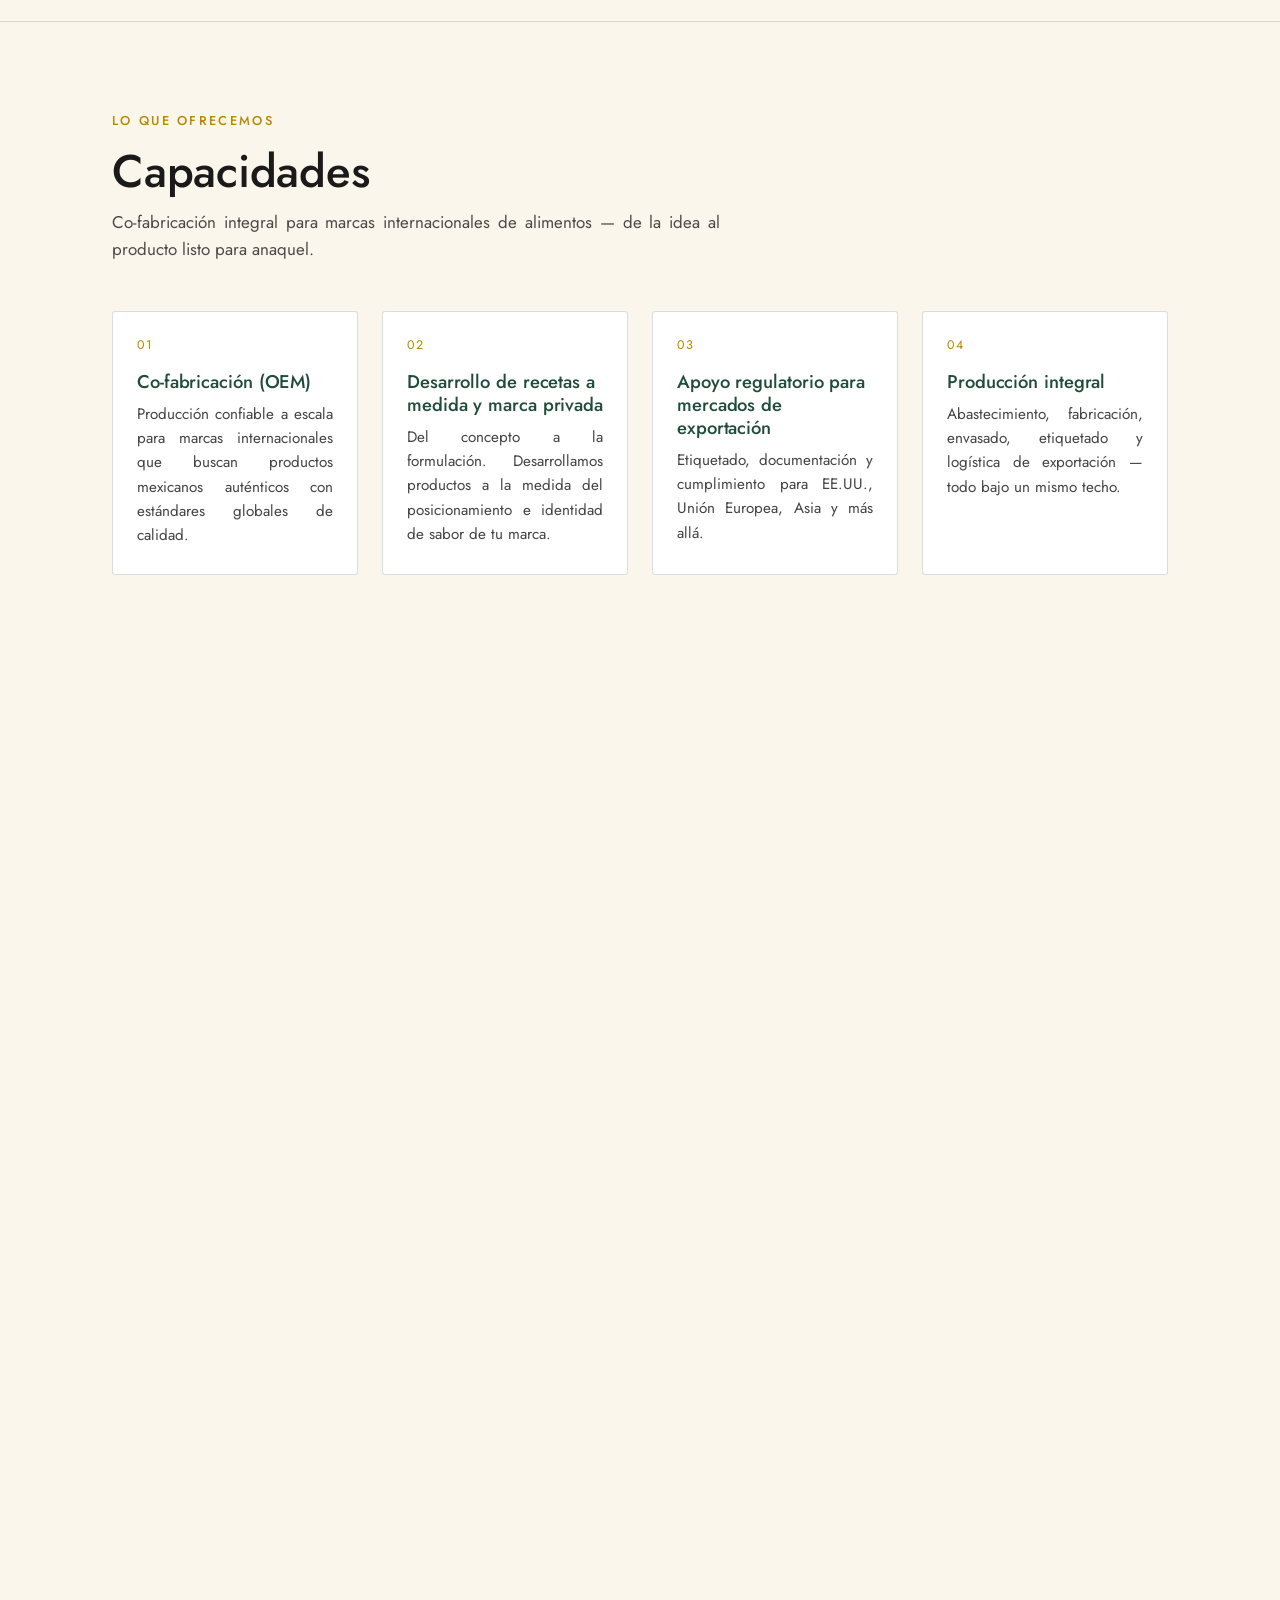
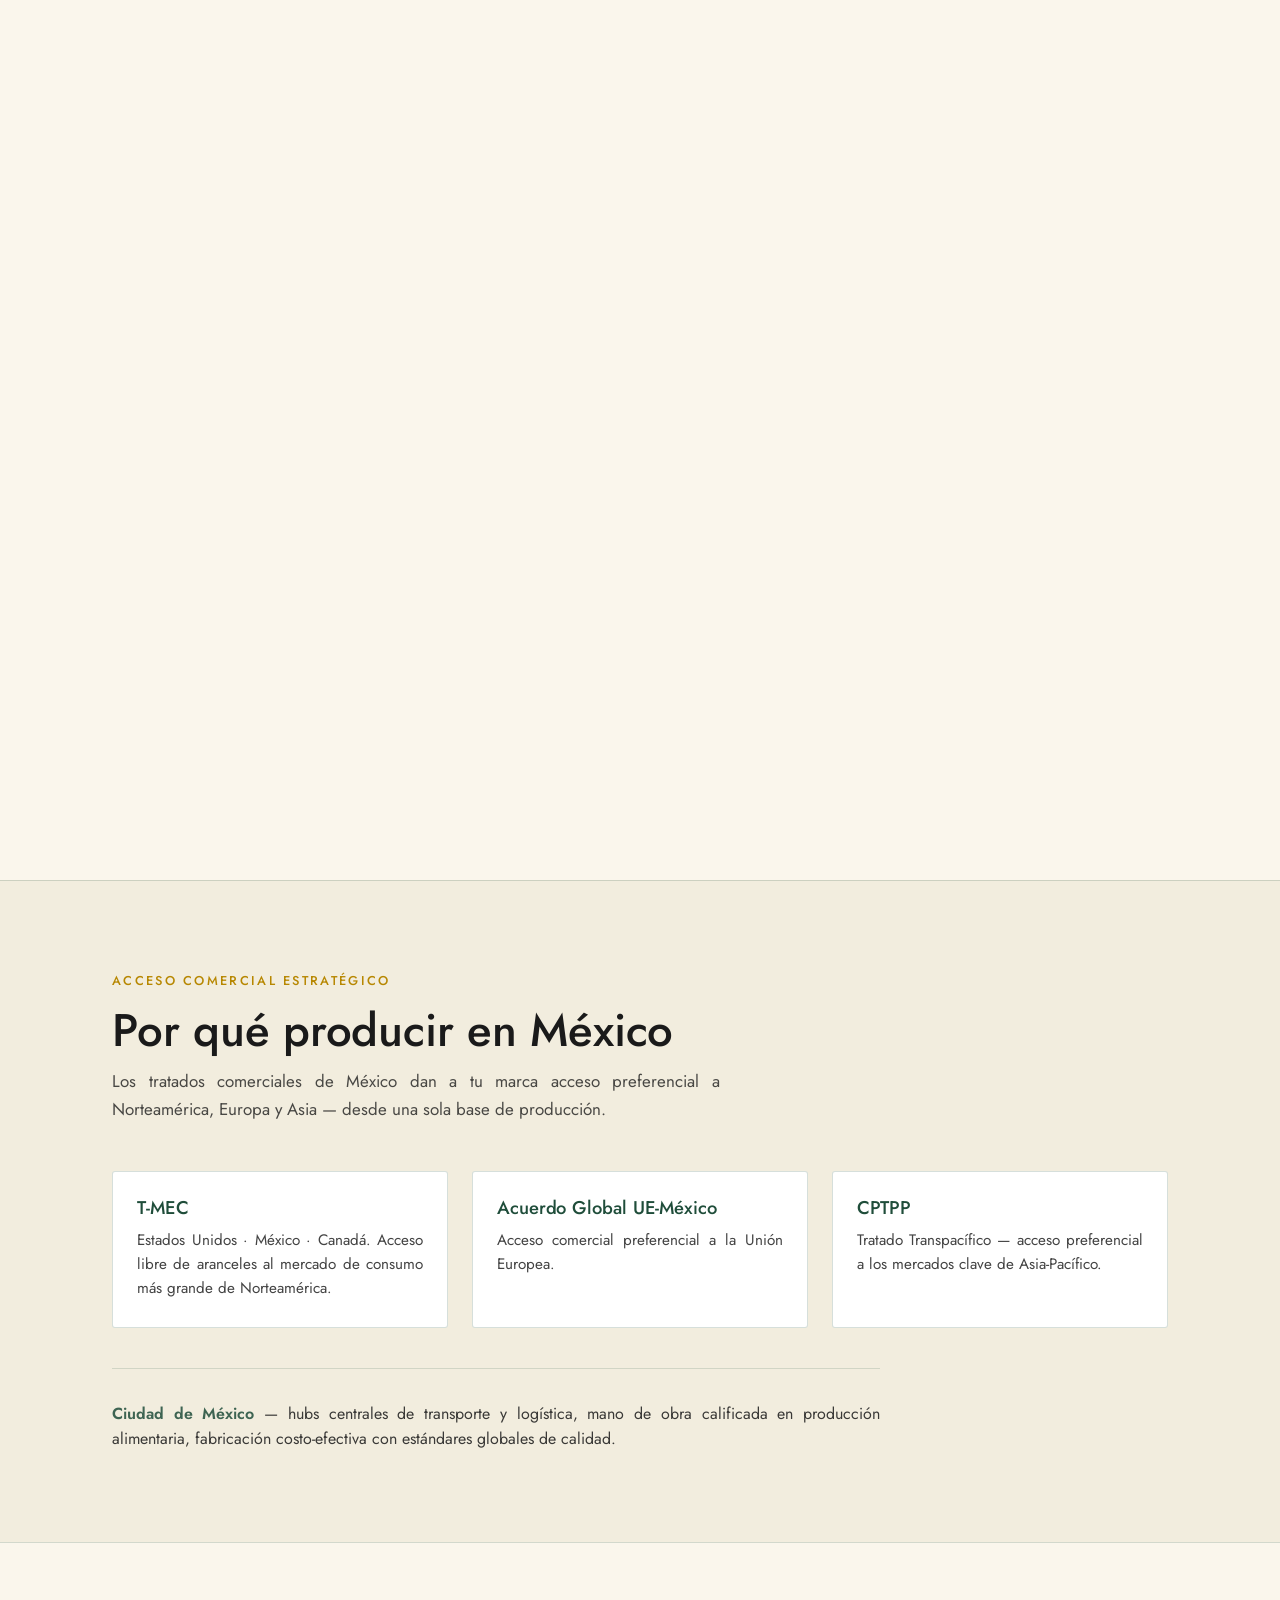
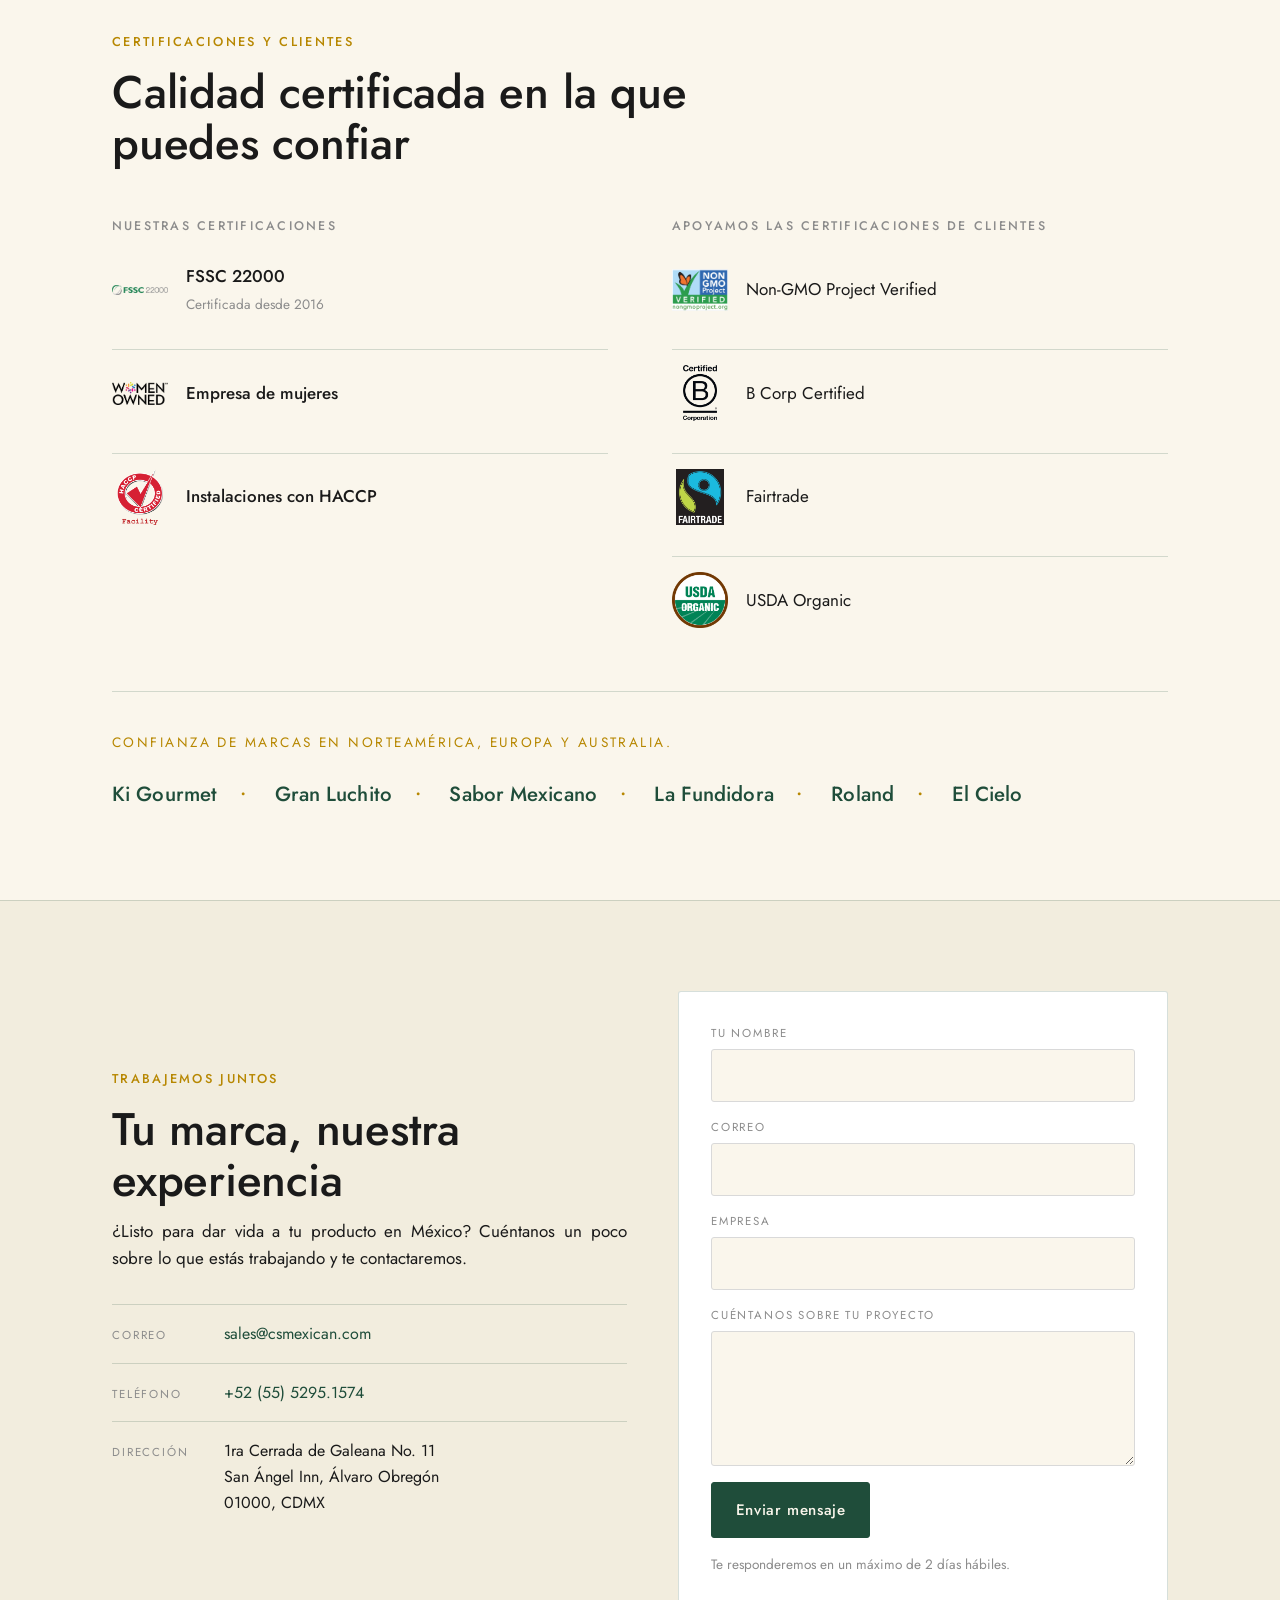
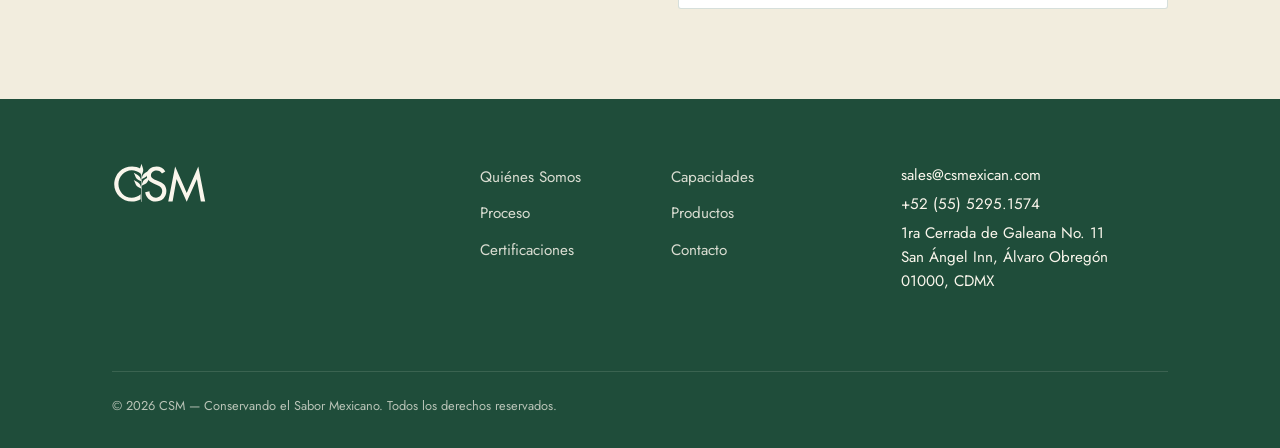
==== commit 3b42ba97: "Lang toggle smaller + flush to page right edge" ====
--- a/es/index.html
+++ b/es/index.html
@@ -88,13 +88,11 @@
   <header class="site-header" id="top">
     <!-- Language toggle bar -->
     <div class="lang-bar">
-      <div class="container">
-        <nav class="lang-switch" aria-label="Idioma">
-          <a href="/" class="lang-link">ENG</a>
-          <span class="lang-sep" aria-hidden="true">·</span>
-          <a href="/es/" class="lang-link is-active" aria-current="true">ESP</a>
-        </nav>
-      </div>
+      <nav class="lang-switch" aria-label="Idioma">
+        <a href="/" class="lang-link">ENG</a>
+        <span class="lang-sep" aria-hidden="true">·</span>
+        <a href="/es/" class="lang-link is-active" aria-current="true">ESP</a>
+      </nav>
     </div>
 
     <div class="container header-inner">
--- a/css/style.css
+++ b/css/style.css
@@ -202,19 +202,17 @@
 .lang-bar {
   border-bottom: 1px solid rgba(31, 77, 58, 0.08);
   background: rgba(31, 77, 58, 0.04);
-  padding: 0.4rem 0;
-}
-.lang-bar .container {
+  padding: 0.3rem 1rem 0.3rem 0;
   display: flex;
   justify-content: flex-end;
 }
 .lang-switch {
   display: inline-flex;
   align-items: center;
-  gap: 0.55rem;
-  font-family: var(--font-display);
-  font-size: 0.7rem;
-  letter-spacing: 0.18em;
+  gap: 0.4rem;
+  font-family: var(--font-display);
+  font-size: 0.58rem;
+  letter-spacing: 0.16em;
   text-transform: uppercase;
 }
 .lang-link {
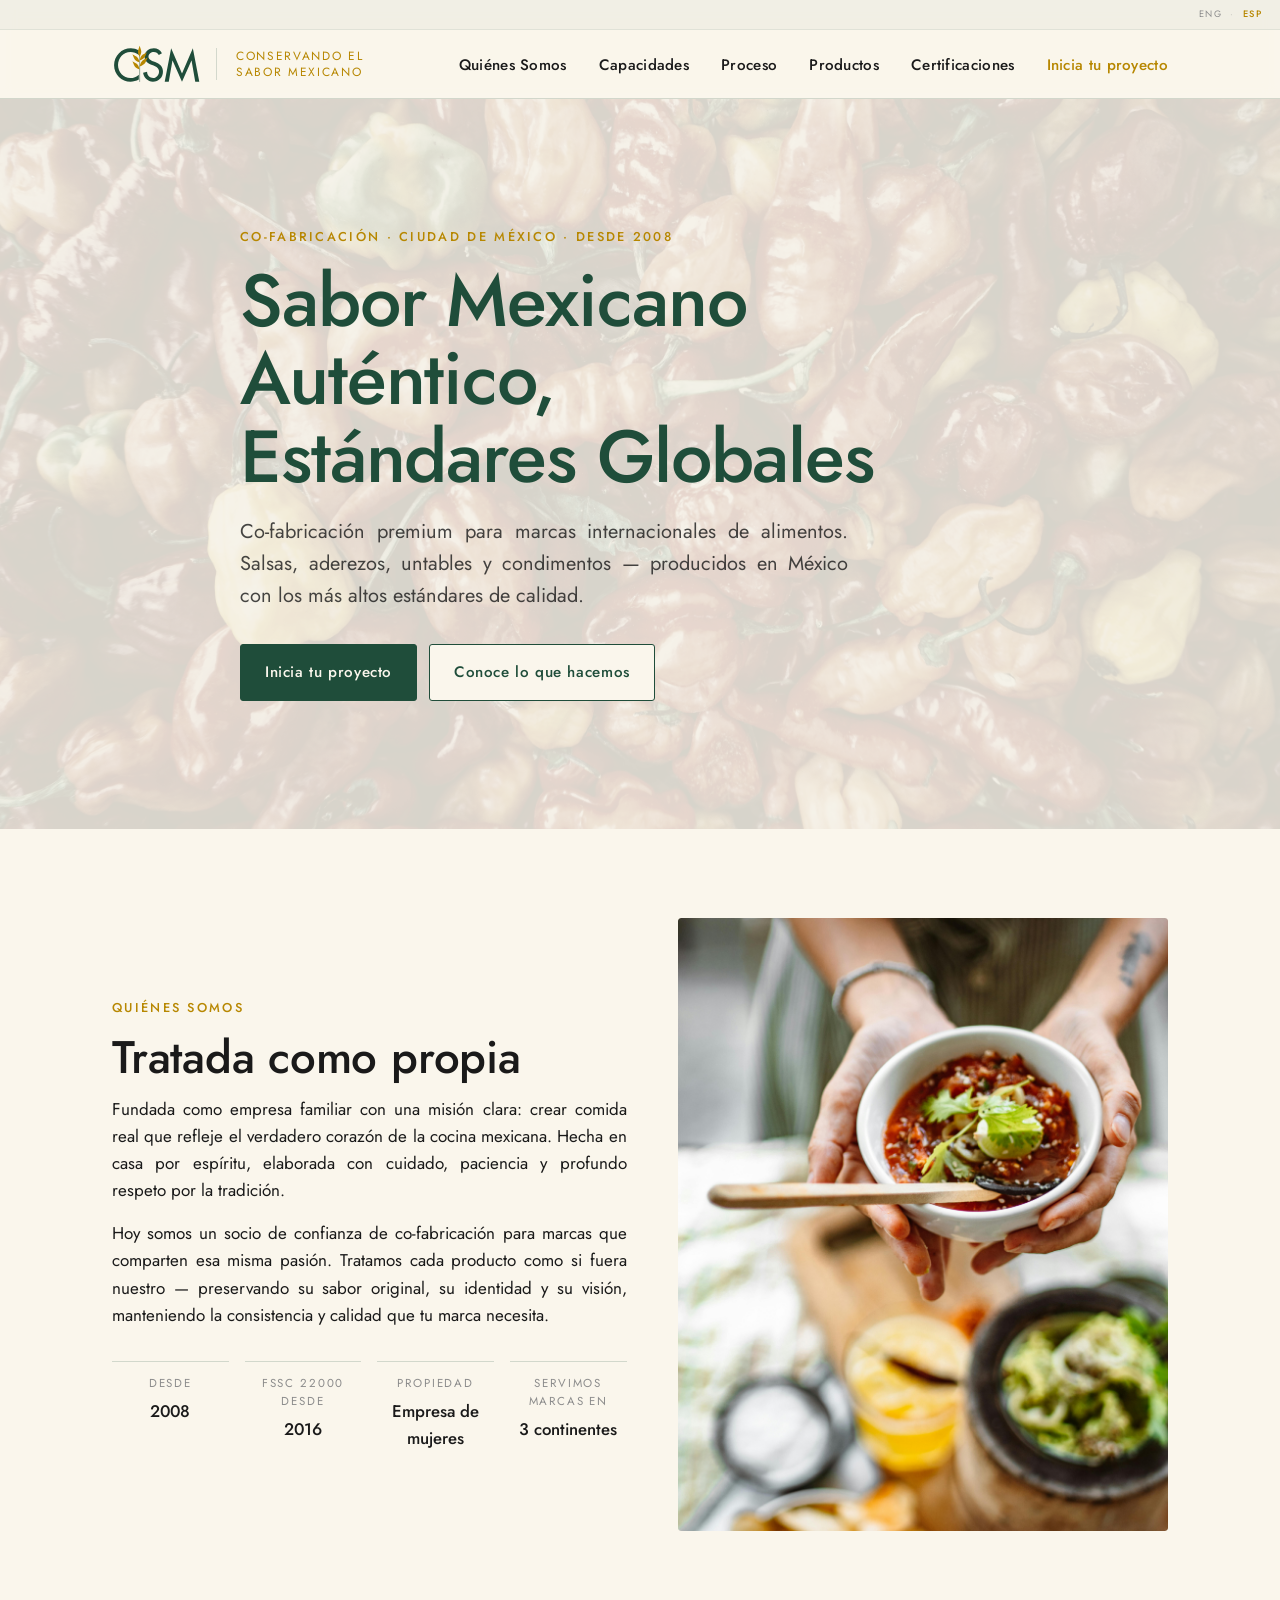
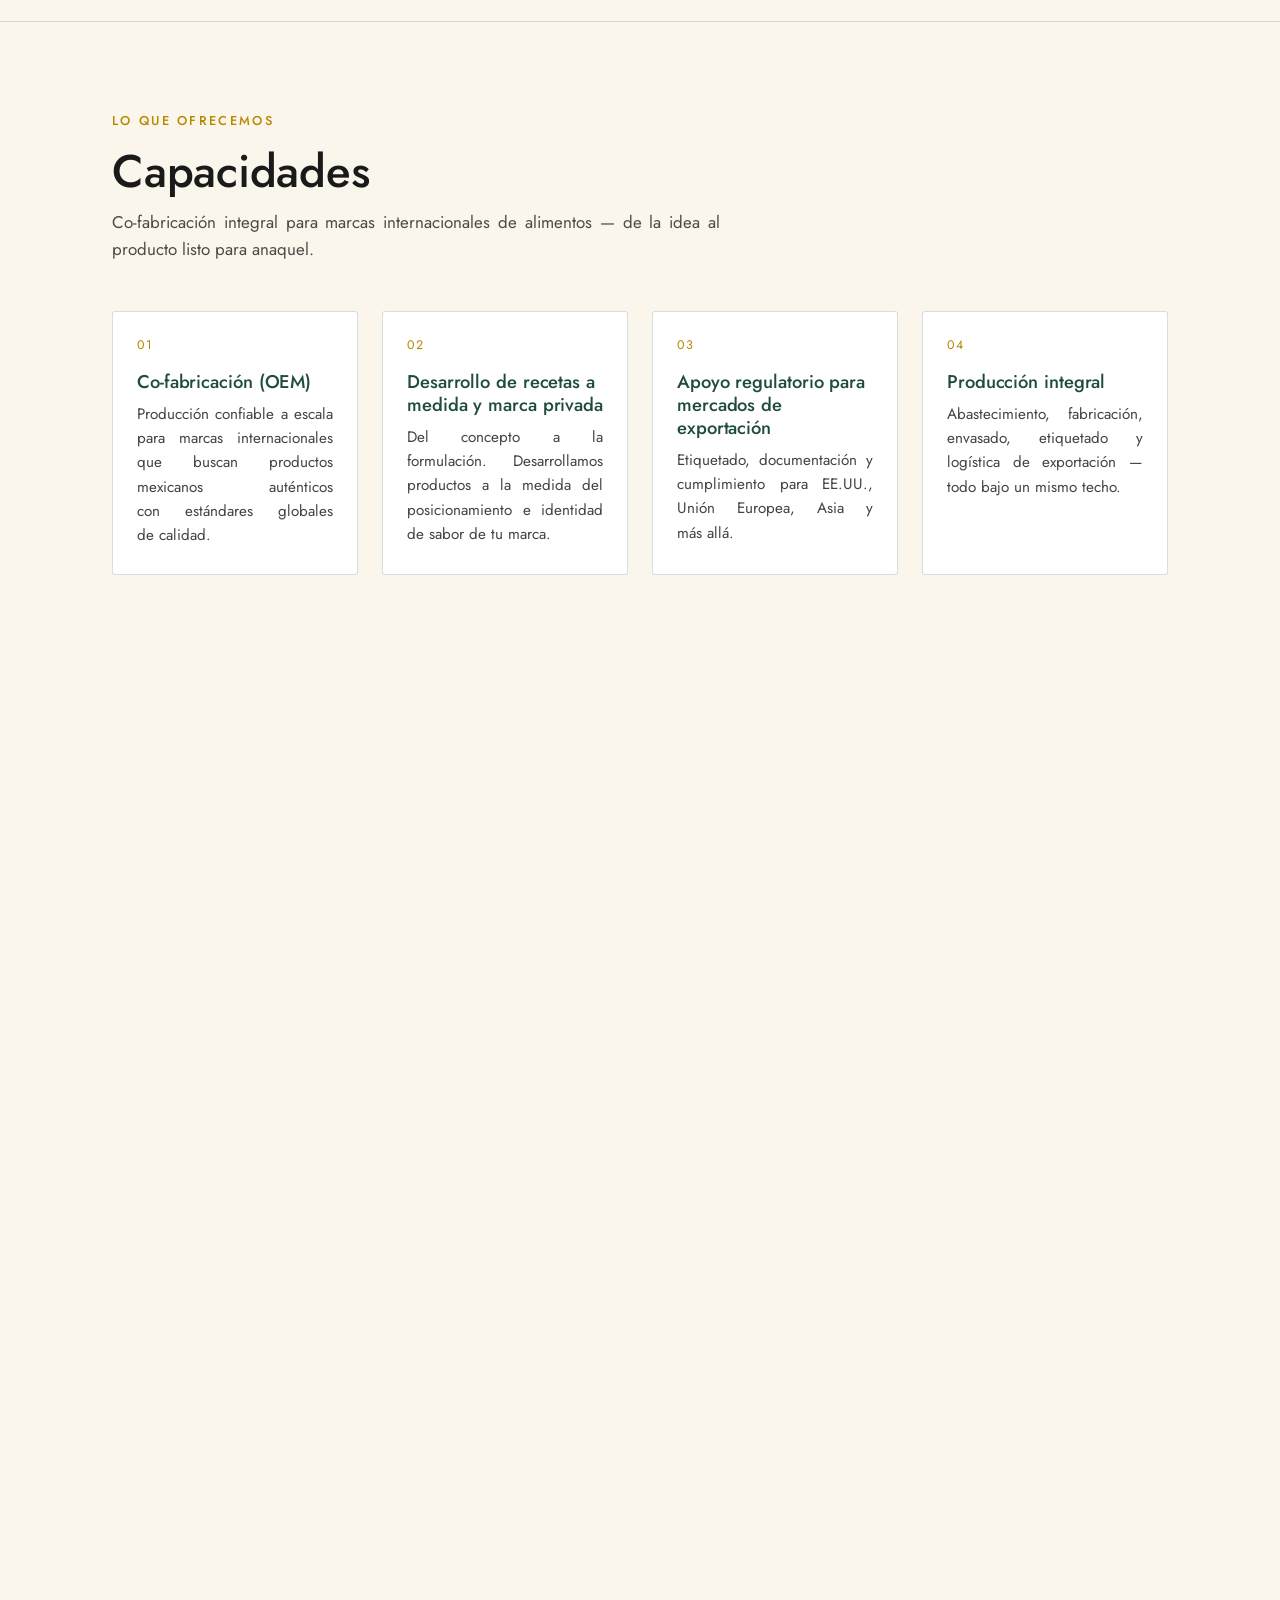
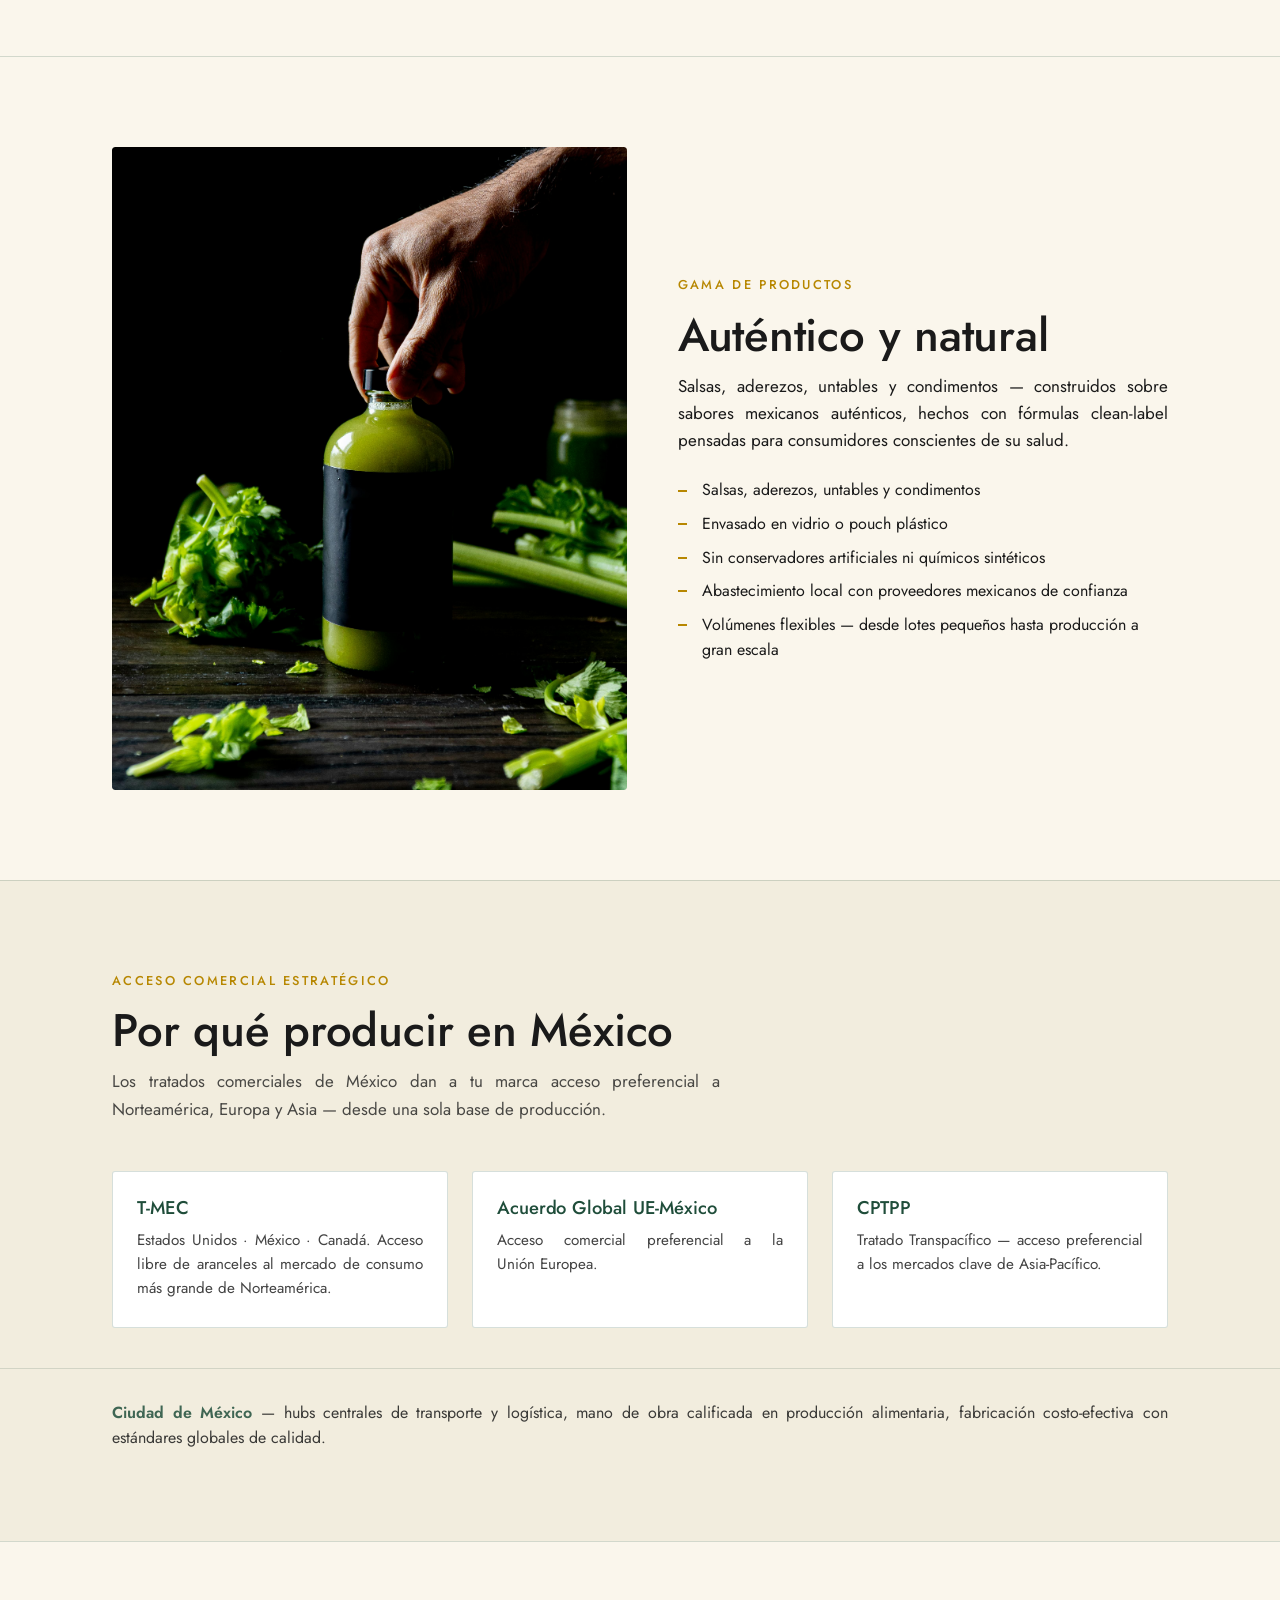
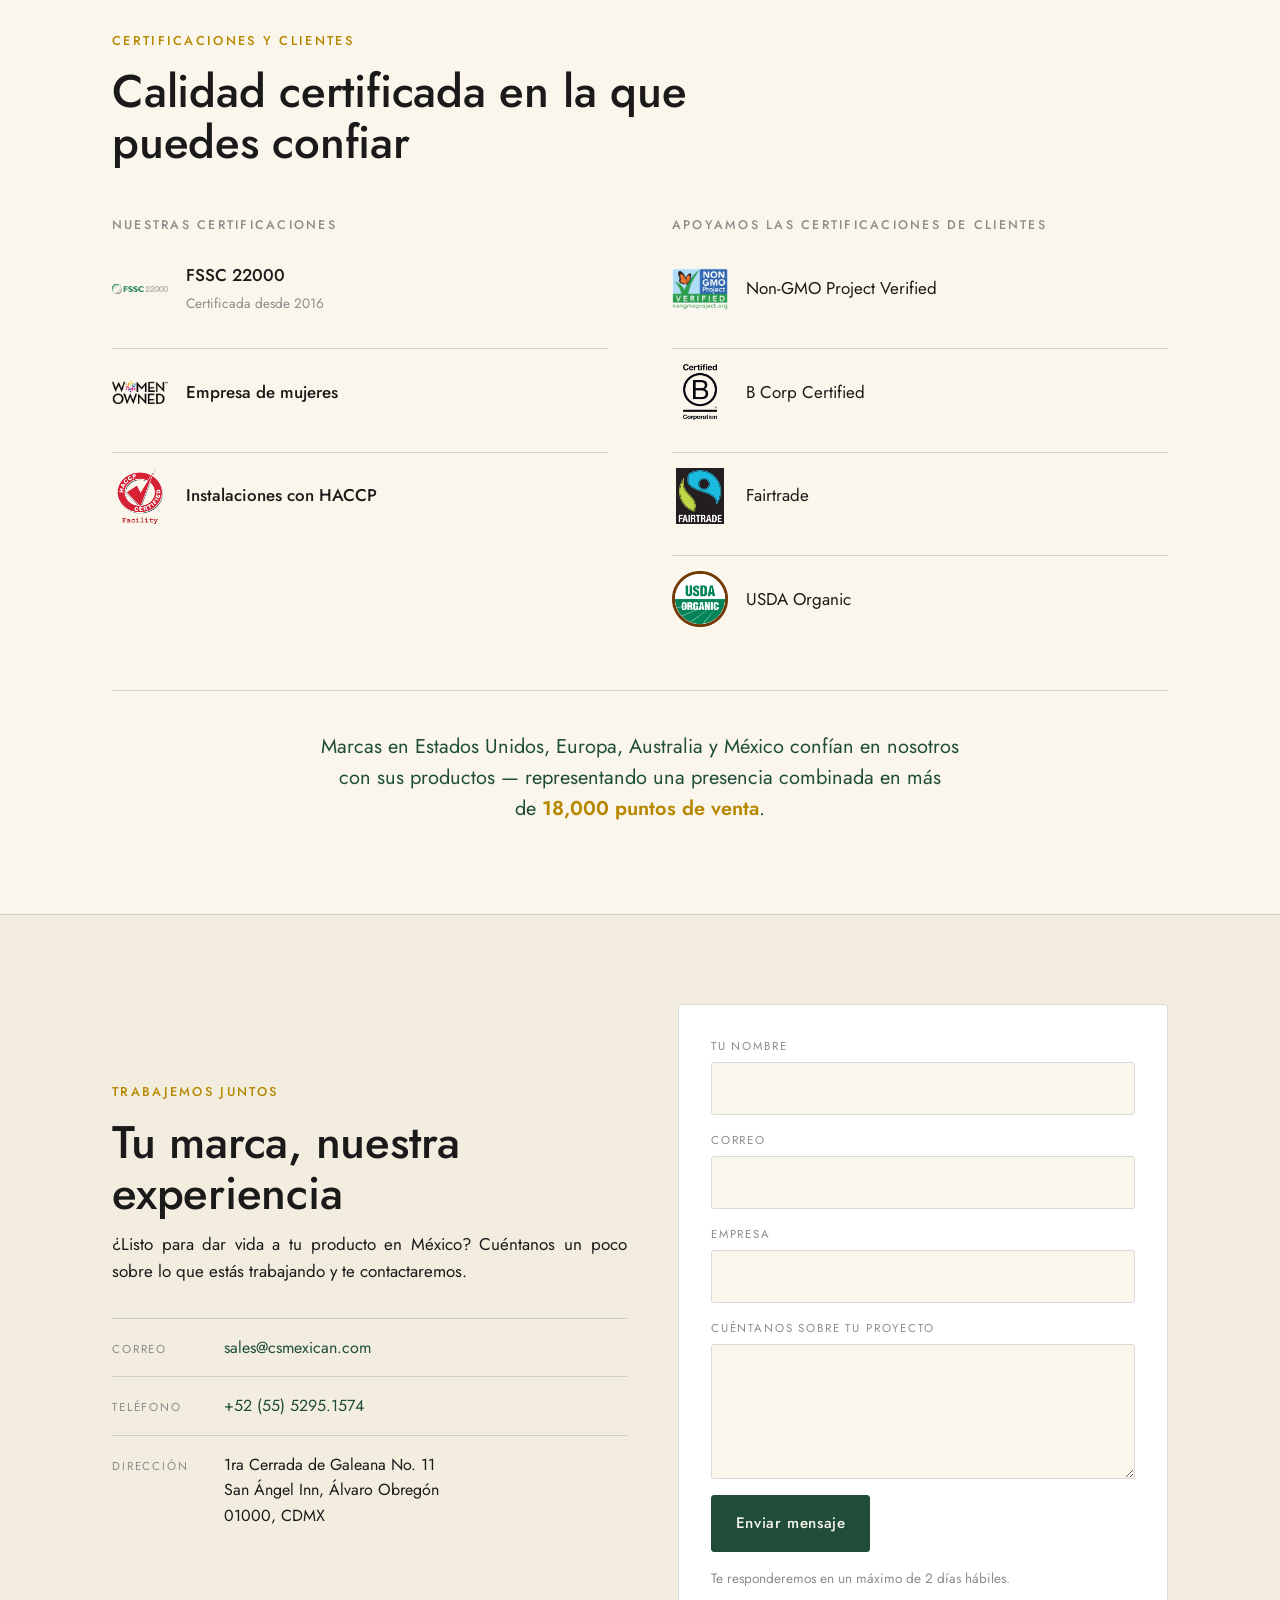
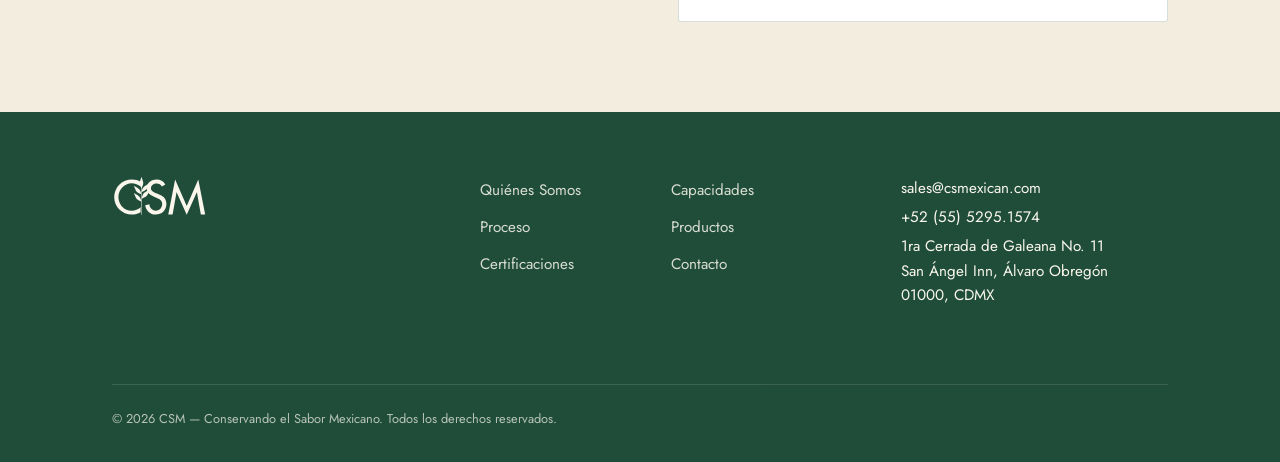
==== commit be779faa: "Replace client list with retail-presence claim Removed the client name row (Ki Gourmet · Gran Luchit" ====
--- a/es/index.html
+++ b/es/index.html
@@ -383,15 +383,11 @@
       </div>
 
       <div class="clients">
-        <p class="clients-lead">Confianza de marcas en Norteamérica, Europa y Australia.</p>
-        <ul class="client-names">
-          <li>Ki Gourmet</li>
-          <li>Gran Luchito</li>
-          <li>Sabor Mexicano</li>
-          <li>La Fundidora</li>
-          <li>Roland</li>
-          <li>El Cielo</li>
-        </ul>
+        <p class="clients-claim">
+          Marcas en Estados Unidos, Europa, Australia y México confían en
+          nosotros con sus productos — representando una presencia combinada
+          en más de <strong>18,000 puntos de venta</strong>.
+        </p>
       </div>
     </div>
   </section>
--- a/css/style.css
+++ b/css/style.css
@@ -67,10 +67,10 @@
 /* Label-type paragraphs stay left-aligned (justifying them looks odd) */
 .eyebrow,
 .form-note,
-.footer-copy,
-.clients-lead {
+.footer-copy {
   text-align: left;
 }
+/* .clients-lead overrides this to center — handled later in the clients block */
 p:last-child { margin-bottom: 0; }
 
 /* Hide elements only for screen readers */
@@ -113,7 +113,10 @@
   color: var(--ink);
   opacity: 0.78;
   max-width: 38rem;
-}
+  text-wrap: pretty;  /* no orphan word alone on last line */
+}
+/* Avoid single-word orphans on hero sub + body paragraphs too */
+.hero-sub, p.body-copy, .section p { text-wrap: pretty; }
 
 /* Two-column responsive layout */
 .two-col {
@@ -427,7 +430,11 @@
 }
 @media (min-width: 36rem) { .stats { grid-template-columns: repeat(2, 1fr); } }
 @media (min-width: 56rem) { .stats { grid-template-columns: repeat(4, 1fr); gap: 1rem; } }
-.stats > div { border-top: var(--rule); padding-top: 0.75rem; }
+.stats > div {
+  border-top: var(--rule);
+  padding-top: 0.75rem;
+  text-align: center;
+}
 .stats dt {
   font-family: var(--font-display);
   font-size: 0.72rem; letter-spacing: 0.16em; text-transform: uppercase;
@@ -509,9 +516,19 @@
 .section-why-mexico { background: var(--cream-deep); }
 .why-mexico-foot {
   margin-top: 2.5rem; padding-top: 2rem;
-  border-top: var(--rule);
-  max-width: 48rem;
   font-size: 1rem; line-height: 1.6; color: var(--ink); opacity: 0.85;
+  position: relative;
+}
+/* Full-bleed rule that extends edge-to-edge across the page */
+.why-mexico-foot::before {
+  content: '';
+  position: absolute;
+  top: 0;
+  left: 50%;
+  transform: translateX(-50%);
+  width: 100vw;
+  height: 1px;
+  background: rgba(31, 77, 58, 0.18);
 }
 .why-mexico-foot strong { color: var(--forest); font-weight: 600; }
 
@@ -544,13 +561,33 @@
 .clients {
   border-top: var(--rule);
   padding-top: 2.5rem;
+  text-align: center;
 }
 .clients-lead {
   font-family: var(--font-display);
   font-size: 0.85rem; letter-spacing: 0.18em;
   text-transform: uppercase; color: var(--ochre);
   margin: 0 0 1.5rem;
-}
+  text-align: center;
+}
+/* Claim statement — replaces the old client list */
+.clients-claim {
+  text-align: center;
+  font-family: var(--font-display);
+  font-weight: 400;
+  font-size: clamp(1.05rem, 1.6vw, 1.25rem);
+  line-height: 1.55;
+  color: var(--forest);
+  max-width: 48rem;
+  margin: 0 auto;
+  text-wrap: pretty;
+}
+.clients-claim strong {
+  color: var(--ochre);
+  font-weight: 600;
+  white-space: nowrap;
+}
+
 /* Typographic client list — written-out brand names, no logos */
 .client-names {
   list-style: none;
@@ -558,6 +595,7 @@
   display: flex; flex-wrap: wrap;
   gap: 0.5rem 1.4rem;
   align-items: baseline;
+  justify-content: center;
   font-family: var(--font-display);
   font-weight: 500;
   font-size: clamp(1.05rem, 1.6vw, 1.35rem);
